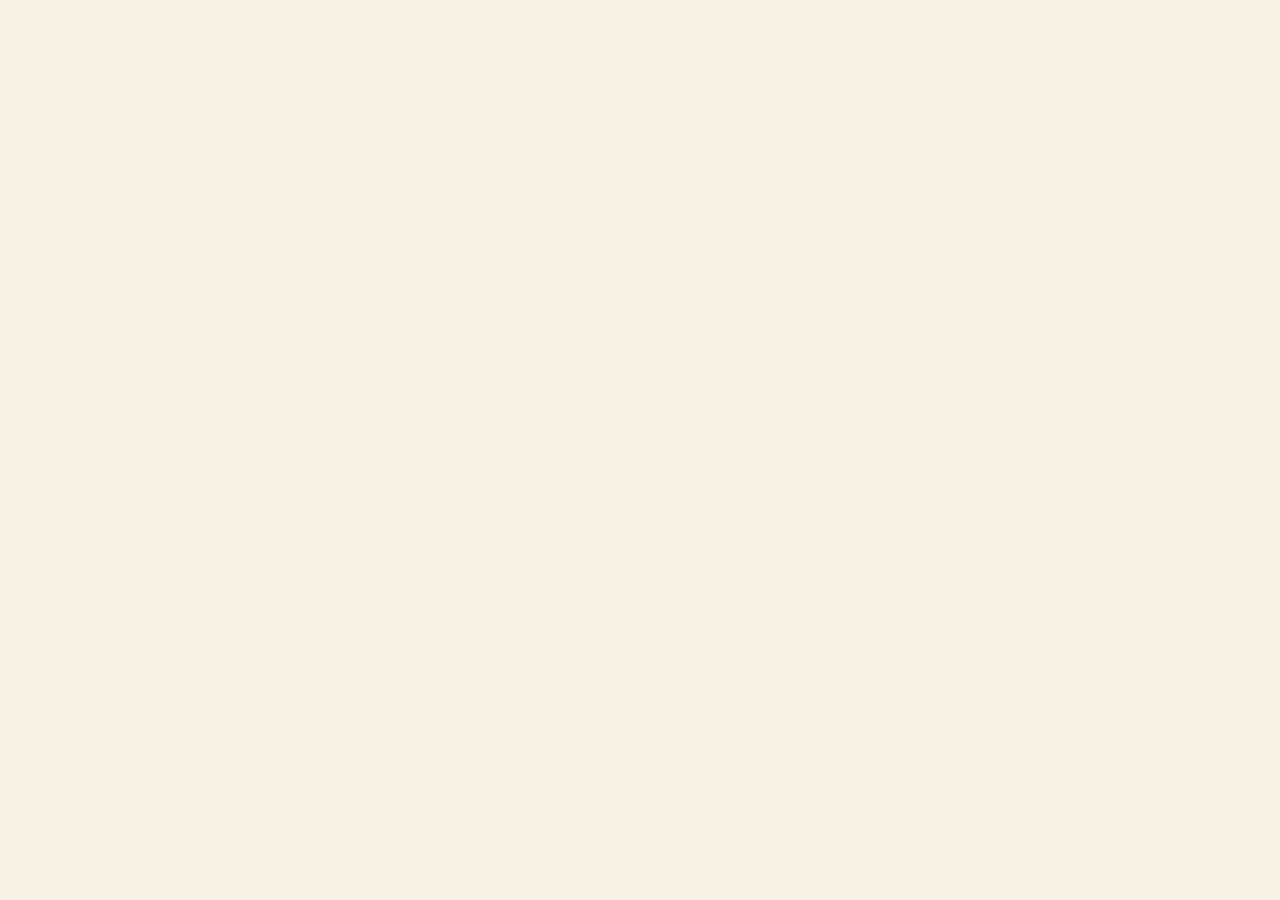
==== detalle.html @ c45a202a "Add files via upload" ====
<!DOCTYPE html>
<html lang="es">
<head>
  <meta charset="UTF-8">
  <meta name="viewport" content="width=device-width, initial-scale=1.0">
<title>FrikiCaja - Operativo Clasificado</title>
 <link rel="icon" href="images/favicon.png" type="image">
<link rel="preconnect" href="https://fonts.googleapis.com">
<link rel="preconnect" href="https://fonts.gstatic.com" crossorigin>
  <link href="https://fonts.googleapis.com/css2?family=Space+Mono:wght@400;700&family=Syne:wght@400&family=Syne+Mono:wght@400&display=swap"
      rel="stylesheet"/>
<link href="https://cdn.jsdelivr.net/npm/bootstrap@5.3.7/dist/css/bootstrap.min.css" rel="stylesheet" integrity="sha384-LN+7fdVzj6u52u30Kp6M/trliBMCMKTyK833zpbD+pXdCLuTusPj697FH4R/5mcr" crossorigin="anonymous">
<link rel="stylesheet" href="https://cdn.jsdelivr.net/npm/bootstrap-icons@1.11.3/font/bootstrap-icons.css">
<link href="https://fonts.googleapis.com/css2?family=Space+Mono:wght@400;700&family=Syne+Mono&family=Syne:wght@400;600&display=swap" rel="stylesheet">
  <link rel="stylesheet" href="global.css">
  <script src="scripts.js" defer></script>
  <link rel="stylesheet" href="styles.css" />
</head>

</html>
---- global.css ----
:root {
  --color-primary: #cc2200;
  --color-background: #f7f2e4;
  --color-dark-bg: #260600;
  --color-text-light: #f7f2e4;
  --color-text-dark: #000000;
  --color-text-muted: rgba(0, 0, 0, 0.5);
  --font-body: 'Syne', sans-serif;
  --font-heading: 'Space Mono', monospace;
  --font-mono: 'Syne Mono', monospace;
}

* {
  box-sizing: border-box;
  margin: 0;
  padding: 0;
}

html {
  scroll-behavior: smooth;
}

html, body {
  background-color: var(--color-background);
  font-family: var(--font-body);
  color: var(--color-text-dark);
  overflow-x: hidden;
}

.page-wrapper {
  max-width: 1920px;
  margin: 0 auto;
  position: relative;
}

.container {
  width: 100%;
  padding-left: 80px;
  padding-right: 80px;
}

.btn {
  display: inline-block;
  background-color: var(--color-primary);
  color: var(--color-text-light) !important;
  font-family: var(--font-mono);
  font-size: 20px;
  border-radius: 0%;
  padding: 16px 24px;
  text-decoration: none;
  border: none;
  cursor: pointer;
  text-align: center;
  transition: background-color 0.3s ease;
  min-height: 44px; /* Touch-friendly minimum */
}

.btn:hover {
  background-color: #e64a2d;
}

.section-title-wrapper {
  width: 100%;
  text-align: center;
  margin-bottom: 40px;
}

.section-title {
  font-family: var(--font-heading);
  font-weight: 700;
  font-size: clamp(28px, 5vw, 48px); /* Fluid typography */
  line-height: 1.1;
  margin-bottom: 20px;
  text-align: center;
  display: inline-block;
}

.section-title .text-accent {
  color: var(--color-primary);
}

.section-title-wrapper {
  position: relative;
  display: inline-block;
  margin-bottom: 40px;
  text-align: center;
}

.title-underline {
  position: absolute;
  bottom: -5px;
  left: 49%;
  transform: translateX(-50%);
  height: 20px;
  max-width: 100%;
}

.text-center {
  text-align: center;
}

.dark-section {

  color: var(--color-text-light);
}


.past-missions-section {

  color: var(--color-text-light);

}

.dark-section .section-title {
  color: var(--color-text-light);
}

/* Enhanced responsive breakpoints */
@media (max-width: 1400px) {
  .container {
    padding-left: 60px;
    padding-right: 60px;
  }
}

@media (max-width: 1200px) {
  .container {
    padding-left: 40px;
    padding-right: 40px;
  }
}

@media (max-width: 992px) {
  .container {
    padding-left: 30px;
    padding-right: 30px;
  }
  
  .btn {
    font-size: 18px;
    padding: 14px 20px;
  }
}

@media (max-width: 768px) {
  .container {
    padding-left: 20px;
    padding-right: 20px;
  }
  
  .section-title {
    font-size: clamp(24px, 6vw, 36px);
    margin-bottom: 15px;
  }
  
  .section-title-wrapper {
    margin-bottom: 30px;
  }
  
  .btn {
    font-size: 16px;
    padding: 12px 18px;
    width: 100%;
    max-width: 280px;
  }
}

@media (max-width: 480px) {
  .container {
    padding-left: 15px;
    padding-right: 15px;
  }

}

@media (max-width: 320px) {
  .container {
    padding-left: 10px;
    padding-right: 10px;
  }
}
---- styles.css ----
.site-header {
  position: absolute;
  top: 0;
  left: 50%;
  transform: translateX(-50%);
  width: 100%;
  max-width: 100%;
  z-index: 100;
  background-color: var(--color-background);
  padding-top: 10px;
  padding-bottom: 10px;
}
.header-container {
  display: flex;
  justify-content: space-between;
  align-items: center;
}
.logo img {
  height: 60px;
  width: auto;
  display: block;
}

@media (min-width: 992px) {
  .mobile-nav-toggle {
    display: none;
  }
}

.hamburger-icon {
  width: 24px;
  height: 20px;
  position: relative;
  display: flex;
  flex-direction: column;
  justify-content: space-between;
}

.hamburger-icon span {
  display: block;
  width: 100%;
  height: 2px;
  background-color: var(--color-primary);
  transition: all 0.3s ease-in-out;
}

@media (max-width: 991.98px) {
  .mobile-nav-toggle {
    display: flex;
    align-items: center;
    justify-content: center;
  }

  .nav-menu-wrapper {
    position: fixed;
    top: 0;
    right: -100%;
    width: 100%;
    height: 100%;
    background-color: var(--color-background);
    transition: right 0.3s ease-in-out;
    z-index: 1000;
    padding-top: 80px;
    display: flex;
    justify-content: center;
    align-items: center;
  }

  .nav-menu-wrapper.active {
    right: 0;
  }

  .nav-items-wrapper {
    width: 100%;
    text-align: center;
  }

  .nav-menu-wrapper .nav-items {
    display: flex;
    flex-direction: column;
    align-items: center;
    gap: 20px;
  }

  .nav-item {
    font-size: 24px;
  }

  .btn-subscribe {
    margin-top: 20px;
  }
}

.nav-menu {
  display: flex;
  align-items: center;
  gap: 8px;
}

.nav-items {
  display: flex;
  align-items: center;
  gap: 8px;
}

.nav-item {
  color: #000;
  font-family: "Syne Mono", monospace;
  font-size: 20px;
  font-weight: 400;
  line-height: 28px;
  text-decoration: none;
  padding: 6px 16px;
  transition: color 0.3s ease;
}
.nav-items a {
  font-family: var(--font-mono);
  font-size: 20px;
  color: var(--color-text-dark);
  text-decoration: none;
  padding: 6px 16px;
  transition: color 0.3s ease;
}
.nav-items a:hover {
  color: var(--color-primary);
}
.btn-subscribe {
  min-width: 158px;
  border-radius: 0%;
}

.btn {
border-radius: 0%;
}

@media (max-width: 991.98px) {
  .nav-items {
    display: none;
  }
}
@media (max-width: 480px) {
    .btn-subscribe {
        display: none;
        border-radius: 0%;
    }
}

/* CSS for section section:hero */
.hero-section {
  background-image: url('images/994e143a944907ed18b2a8beb73d1809c0c92a0c.png');
  background-color: #f7f2e4;
  background-size: cover;
  background-position: center;
  min-height: 740px;
  width: 100vw;
margin-left: calc(50% - 50vw);
  display: flex;
  align-items: center;
  padding-top: 120px; /* Space for header */
  padding-bottom: 40px;
  color: var(--color-text-light);
}
.hero-text {
  max-width: 765px;
}
.hero-title {
  font-family: var(--font-heading);
  font-weight: 700;
  font-size: 48px;
  line-height: 1.2;
  margin-bottom: 40px;
}
.hero-subtitle {
  font-family: var(--font-body);
  font-size: 24px;
  line-height: 1.4;
  margin-bottom: 40px;
  padding-left: 20px;
  position: relative;
}
.hero-subtitle::before {
  content: '';
  position: absolute;
  left: 0;
  top: 5px;
  width: 5px;
  height: 84px;
  background-color: var(--color-primary);
}
.hero-subtitle .underline {
  text-decoration: underline;
  text-decoration-color: #CC2200;
}

@media (max-width: 768px) {
  .hero-section {
    min-height: auto;
    text-align: center;
    padding-top: 150px;
    padding-bottom: 50px;
  }
  .hero-text {
    margin: 0 auto;
  }
  .hero-title {
    font-size: 32px;
  }
  .hero-subtitle {
    font-size: 18px;
    padding-left: 0;
  }
  .hero-subtitle::before {
    display: none;
  }
}
  .features-grid {
    display: grid;
    grid-template-columns: repeat(3, 1fr);
    gap: 60px;
    margin-top: 80px;
  }
  .feature-item {
    text-align: left;
  }
  .feature-item .feature-number {
    height: 98px;
    object-fit: contain;
    object-position: left;
    margin-bottom: 15px;
  }
  .feature-item h3 {
    font-family: "Syne Mono", monospace;
    font-weight: 400;
    font-size: 26px;
    line-height: 36px;
    margin: 0;
  }
  .feature-item .feature-underline {
    margin-top: 15px;
    margin-bottom: 20px;
    height: 35px;
    object-fit: contain;
    object-position: left;
  }
  .feature-item p {
    font-family: var(--font-body);
    font-size: 24px;
    line-height: 34px;
    margin: 0;
    max-width: 430px;
  }

@media (max-width: 992px) {
  .features-grid {
    grid-template-columns: repeat(2, 1fr);
  }
}

@media (max-width: 768px) {
  .features-grid {
    grid-template-columns: 1fr;
    gap: 40px;
  }
}

/* CSS for section section:mission */
.mission-section {
  padding: 200px 0;

}

.image-container {
  position: relative;
  width: 300px; /* Ajuste a largura conforme necessário */
  height: 130px; /* Ajuste a altura conforme necessário */
}

.image {
  position: absolute;
  top: 0;
  left: 0;
  width: 100%;
  height: 100%;
  z-index: 1;
  opacity: 0;
  transition: opacity 0.5s ease-in-out; 
}
.image:hover {
  opacity: 1;
}

.text {
  position: absolute;
  top: 50%;
  left: 50%;
  transform: translate(-50%, -50%);
  color: #F7F2E4;
  z-index: 2;
  text-align: center;
  opacity: 0;
  transition: opacity 0.5s ease-in-out; 
}
.text:hover {
  opacity: 1 !important;
}

.fixed-visible {
  opacity: 1 !important;
}



.mission-subtitle {
  font-family: var(--font-body);
  font-size: 36px;
  line-height: 1.5;
  max-width: 980px;
  margin: 0 auto 80px;
}
.steps-grid {
  display: grid;
  grid-template-columns: repeat(auto-fit, minmax(300px, 1fr));
  gap: 40px;
  align-items: start;
}
.step-card {
  display: flex;
  flex-direction: column;
  align-items: flex-start;
  text-align: left;
}
.step-image {
  width: 100%;
  max-width: 346px;
  height: auto;
  margin-bottom: 40px;
}
.step-title {
  font-family: var(--font-mono);
  font-size: 36px;
  line-height: 1.1;
  margin-bottom: 15px;
  font-weight: 400;
}
.step-underline {
  margin-bottom: 30px;
  height: 35px;
}
.step-description {
  font-family: var(--font-body);
  font-size: 24px;
  line-height: 1.4;
  color: var(--color-text-dark);
}
@media (max-width: 768px) {
    .mission-section {
        padding: 80px 0;
    }
}
@media (max-width: 992px) {
  .step-card {
    align-items: center;
    text-align: center;
  }
}
@media (max-width: 768px) {
    .mission-subtitle {
        font-size: 24px;
    }
    .step-title {
        font-size: 28px;
    }
    .step-description {
        font-size: 18px;
    }
}


.about-section {
  padding: 100px 0;
}

.access-block {
  display: grid;
  grid-template-columns: minmax(auto, 441px) 1fr;
  gap: 100px;
  align-items: center;
  margin-bottom: 150px;
}
.access-title-wrapper, .about-title-wrapper {
  position: relative;
}
.title-underline-left {
  position: absolute;
  bottom: -5px;
  left: 36%;
  transform: translateX(-50%);
  height: 20px;
  max-width: 100%;
}

.title-underline-p {
  position: absolute;
  bottom: -5px;
  left: 49.3%;
  transform: translateX(-50%);
  height: 20px;
  max-width: 100%;
}

.title-underline-left-outro {
  position: absolute;
  bottom: -5px;
  left: 47%;
  transform: translateX(-50%);
  height: 20px;
  max-width: 100%;
}

.access-text {
  font-family: var(--font-body);
  font-size: 26px;
  padding-top: 10px;
  line-height: 1.27;
  max-width: 940px;

}
.access-text .underline, .about-us-text .underline {
  text-decoration: underline;
  text-decoration-color: #CC2200;

}
.about-us-block {
  display: grid;
  grid-template-columns: 1fr 1fr; /* duas colunas iguais */
  gap: 100px;
  align-items: center;
}

.about-us-text p {
  font-family: var(--font-body);
  font-size: 26px;
  line-height: 1.27;
  max-width: 674px;
}

.about-us-image {
  position: relative; /* permite superponer las imágenes */
  display: inline-block; /* o block, depende de tu layout */
  width: 100%; /* o podés darle un ancho máximo si querés */
}

.about-us-image .img-normal {
  display: block; /* elimina espacios debajo de img */
  width: 100%; /* ocupa todo el ancho del contenedor */
  height: auto; /* mantiene la proporción */
  transition: opacity 0.3s ease; /* para que el cambio sea suave */
  transition-duration: 2s ease-in-out;
  transition: transform 2s ease;
}

.about-us-image .img-hover {
  position: absolute;
  top: 0;
  left: 0;
  opacity: 0; /* oculta la imagen de hover al inicio */
  transition: opacity 0.3s ease; /* para que el cambio sea suave */
  transition: transform 2s ease;
  color:#CC2200;
}

.about-us-image:hover .img-hover {
  opacity: 1; /* aparece la imagen de hover */
  transition: opacity 0,3 ease;
  
}

.about-us-image:hover .img-normal {
  opacity: 0; /* oculta la imagen normal */
}

@media (max-width: 992px) {
  .access-block, .about-us-block {
    grid-template-columns: 1fr;
    gap: 60px;
    text-align: center;
  }

  .access-block {
    margin-bottom: 80px;
  }

  .about-us-block {
    gap: 40px;
  }

  .access-title-wrapper, .about-title-wrapper {
    display: inline-block;
  }

  .about-us-image {
    justify-self: center;
    order: -1;
  }

  .about-section {
    padding: 80px 0;
  }
}

@media (max-width: 768px) {
  .access-text, .about-us-text p {
    font-size: 20px;
  }
}

@media (max-width: 768px) {
  .past-missions-section {
    padding: 100px;
  }
}

@media (max-width: 768px) {
    .access-text, .about-us-text p {
        font-size: 20px;
    }
}



.classified-stamp {
  display: block;
  margin: 0;           /* centraliza horizontalmente */
  position: relative;
  top: 50px;               /* sobe ele pra ficar entre as duas sessões */
  width: 600px;             /* ajusta tamanho conforme quiser */
  height: auto;
  z-index: 2;               /* garante que fique acima do conteúdo normal */
}


.missions-grid {
  display: grid;
  grid-template-columns: repeat(auto-fit, minmax(400px, 1fr));
  gap: 20px;
  margin-bottom: 60px;
}
.missions-grid img {
  width: 100%;
  height: auto;

}

.miss{
    transition: opacity 0.3s ease; /* para que el cambio sea suave */
  transition-duration: 2s ease-in-out;
  transition: transform 2s ease;
}

.miss:hover{
  transform: scale(1.05);
}

@media (max-width: 1200px) {
  .classified-stamp {
    width: 100%;
    top: -40px;
    margin: 0px;
  }
}

@media (max-width: 992px) {
  .classified-stamp {
    margin: 0px;
    top: 50px;
  }
}

  .missions-subtitle {
    font-size: 24px;
  }


.pricing-section {
margin-top: 60px;
padding-top: 50px;
}

.pricing-section,
.past-missions-section {
  padding: 60px 0;   /* altura suficiente pro conteúdo */
}


.pricing-subtitle,
.missions-subtitle {
  font-family: var(--font-body);
  font-size: 26px;
  line-height: 1.5;
  max-width: 1280px;
  margin: 0 auto 80px;
}

@media (max-width: 768px) {
  .pricing-subtitle,
  .missions-subtitle {
    padding: 0 16px;   /* espaçamento horizontal no mobile */
    font-size: 24px;
    margin: 0 auto 40px;
  }
}

.pricing-grid {
  display: flex;
  justify-content: center;
  align-items: flex-end;
  flex-wrap: wrap;
  gap: 20px;
}
.pricing-card {
  background-image: url('images/f96977d5a434076cfb750f341e8e7a7a61438c35.png');
  background-size: 100% 100%;
  background-repeat: no-repeat;
  padding: 40px 20px 20px;
  width: 100%;
  max-width: 419px;
  display: flex;
  flex-direction: column;
  align-items: center;
  color: var(--color-text-dark);
  transition: opacity 0.3s ease; /* para que el cambio sea suave */
  transition-duration: 2s ease-in-out;
  transition: transform 2s ease;
}

.pricing-card:hover{
  transform: scale(1.05);
}

.pricing-card.featured {
  background-image: url('images/8b25c764064a4cc3c59eee1af7307f5f7de9529e.png');
  max-width: 504px;
  padding-bottom: 40px;
  margin-left: -50px;
  justify-content: center;
}
.pricing-box-img {
  height: 220px;
  width: auto;
  margin-bottom: 30px;
}
.pricing-card.featured .pricing-box-img {
  height: 256px;
  padding-left: 50px;
  padding-top: 50px;
}
.pricing-card.featured .pricing-title{
  text-align: center;
  padding-left: 30px;
}

.pricing-card.featured .pricing-desc{
  text-align: center;
  padding-left: 50px;
}


.pricing-card.featured .features-list{
    padding-left: 80px;
}

.pricing-img-wrapper {
  position: relative;            
  display: inline-block;         
}

.popular-badge {
  position: absolute;
  top: -60px;                    
  left: -100px;                  
  width: 200px;                   
  height: auto;
  z-index: 2;                   
}

.pricing-box-img {
  width: 100%;
  max-width: 317px;
  height: auto;
  margin-top: 30px;
  margin-bottom: 20px;
  display: block;
}


.pricing-title {
  font-family: var(--font-mono);
  font-size: 24px;
  font-weight: 400;
  margin-bottom: 10px;
}

.pricing-desc {
  font-family: var(--font-heading);
  font-size: 20px;
  color: var(--color-text-muted);
  min-height: 60px;
  margin-bottom: 30px;
}
.pricing-includes {
  font-family: var(--font-heading);
  font-weight: 700;
  font-size: 20px;
  color: var(--color-primary);
  padding: 15px 0;
  border-top: 1px solid var(--color-text-dark);
  border-bottom: 1px solid var(--color-text-dark);
  width: 100%;
  margin-bottom: 20px;
}
.pricing-secrets {
  font-family: var(--font-heading);
  font-weight: 700;
  font-size: 20px;
  color: var(--color-primary);
  padding: 15px 0;
  border-top: 1px solid var(--color-text-dark);
  border-bottom: 1px solid var(--color-text-dark);
  width: 100%;
  margin-bottom: 20px;
  min-height: 90px;
  display: flex;
  align-items: center;
  justify-content: center;
}
.features-list {
  list-style: none;
  text-align: center;
  width: 100%;
  padding-left: 20px;
  margin-bottom: auto;
  font-family: var(--font-heading);
  font-size: 16px;
}
.features-list li {
  line-height: 46px;
  display: flex;
  align-items: center;
  gap: 10px;
}
.features-list li img {
  width: 15px;
  height: 15px;
}
.pricing-price-img {
  width: 100%;
  max-width: 317px;
  height: auto;
  margin-top: 30px;
  margin-bottom: 20px;
}
@media (max-width: 1400px) {
    .pricing-grid {
        align-items: stretch;
        justify-content: center;
    }
    .pricing-card.featured {
        margin-bottom: 0;
        margin-left: 0;
    }
}
@media (max-width: 1200px) {
    .pricing-card.featured {
        margin-left: 0;
    }
    .pricing-grid {
        gap: 40px;
    }
}
@media (max-width: 540px) {
    .pricing-card, .pricing-card.featured {
        max-width: 100%;
    }
    .pricing-card.featured {
        padding-bottom: 20px;
    }
    .popular-badge {
        width: 120px;
        top: -40px;
        left: -40px;
    }
}
@media (max-width: 768px) {
  .pricing-subtitle,
  .missions-subtitle {
    margin: 0 auto 40px;   /* ou o valor que tu quiser no mobile */
    font-size: 20px;       /* se quiser ajustar fonte no mobile */
  }
}



.testimonials-section {
  padding: 120px 0;
}
.testimonials-subtitle {
  font-family: var(--font-body);
  font-size: 36px;
  line-height: 1.5;
  max-width: 1183px;
  margin: 0 auto 80px;
}
.testimonials-grid {
  display: grid;
  grid-template-columns: repeat(auto-fit, minmax(280px, 1fr));
  gap: 10px;
}
.testimonials-grid img {
  width: 100%;
  height: auto;

}
@media (max-width: 768px) {
    .testimonials-subtitle {
        font-size: 24px;
    }
}


.gallery-section {
  padding: 120px 0 0;
  position: relative;
}
.gallery-subtitle {
  font-family: var(--font-body);
  font-size: 36px;
  line-height: 1.5;
  max-width: 1183px;
  margin: 0 auto 80px;
}
.gallery-grid {
  display: grid;
  grid-template-columns: repeat(3, 1fr);
  gap: 10px;

}
.gallery-grid img {
  width: 100%;
  height: auto;
  display: block;
}
.gallery-btn {
  position: relative;
  border-radius: 0%;
  z-index: 2;
  margin-top: 100px; /* Overlap button on grid */
}
.gallery-fade {
  position: absolute;
  bottom: 100px;
  left: 0;
  width: 100%;
  height: 386px;
  background: linear-gradient(180deg, rgba(247, 242, 228, 0) 0%, var(--color-background) 79.81%);
  pointer-events: none;
}
@media (max-width: 768px) {
    .gallery-subtitle {
        font-size: 24px;
    }
    .gallery-grid {
    grid-template-columns: 1fr;
    margin-left: auto;
    margin-right: auto;
    max-width: 90%;  /* ou outro valor */
    }
}


.brands-section {
  margin-top: 100px;
  width: 100vw;       /* força ocupar toda a largura da viewport */
  margin-left: calc(50% - 50vw); /* empurra pra esquerda pra sair do container pai */
  padding: 80px 0;
  overflow: hidden;
 /* se quiser garantir fundo branco ou outra cor */
}

.brands-scroller {
  overflow-x: auto;
  overflow: hidden;
  -ms-overflow-style: none; /* IE and Edge */
  scrollbar-width: none; /* Firefox */
}
.brands-scroller::-webkit-scrollbar {
  display: none; /* Chrome, Safari, Opera */
}
.brands-list {
  display: flex;
  justify-content: space-between;
  align-items: center;
  gap: 60px;
  animation: scroll-left 30s linear infinite;
  min-width: max-content;
}
@keyframes scroll-left {
  0% {
    transform: translateX(0);
  }
  100% {
    transform: translateX(-50%);
  }
}
.brands-list img {
  height: 100px;
  width: auto;
  object-fit: contain;
  flex-shrink: 0;
}

.brands-mask {
  position: relative;
  overflow: hidden;
}


.brands-mask::before {
  content: "";
  position: absolute;
  top: 0;
  left: 0;
  width: 100%;
  height: 100%;
  pointer-events: none; 
  mask-image: linear-gradient(to right, transparent, black 10%, black 90%, transparent);
  -webkit-mask-image: linear-gradient(to right, transparent, black 10%, black 90%, transparent);
}

.dark-wrapper {
  background-image: url("images/fondo.png");
  background-repeat: no-repeat;
  background-size: 110% 100%; /* ocupa sempre toda a largura */
  background-position: center top;

  background-attachment: scroll;
  color: var(--color-text-light);
  padding-top: 10px;
  padding-bottom: 40px;
  width: 100vw;
}

@media (max-width: 992px) {
  .dark-wrapper {
    background-size: cover;  /* no tablet/mobile mantém proporção */
  }
}



.faq-contact-section {
  padding: 120px 0;
}
.faq-grid {
  display: grid;
  grid-template-columns: 1fr 1fr;
  gap: 20px 40px;
  margin-bottom: 100px;
}
.faq-item {
  border-top: 1px solid var(--color-dark-bg);
  border-bottom: 1px solid var(--color-dark-bg);
  padding: 20px 0;
}
.faq-item summary {
  font-family: var(--font-heading);
  font-weight: 700;
  font-size: 21px;
  color: var(--color-primary);
  cursor: pointer;
  list-style: none;
  display: flex;
  justify-content: space-between;
  align-items: center;
}
.faq-item summary::-webkit-details-marker {
  display: none;
}
.faq-item summary img {
  width: 20px;
  height: 15px;
  transition: transform 0.3s ease;
}
.faq-item[open] summary img {
  transform: rotate(180deg);
}
.faq-item p {
  font-family: var(--font-body);
  font-size: 21px;
  line-height: 1.4;
  margin-top: 20px;
  max-width: 90%;
}
.contact-form {
  display: grid;
  grid-template-columns: repeat(3, 1fr);
  grid-template-areas:
    "name code message"
    "email email message"
    ". submit .";
  gap: 24px 20px;
}
.form-group-name { grid-area: name; }
.form-group-code { grid-area: code; }
.form-group-email { grid-area: email; }
.form-group-message { grid-area: message; }
.form-group-submit { grid-area: submit; text-align: center; }

.form-group label {
  display: block;
  font-family: var(--font-heading);
  font-weight: 700;
  font-size: 24px;
  color: var(--color-primary);
  margin-bottom: 10px;
}
.form-group input, .form-group textarea {
  width: 100%;
  background-color: #f3eddb;
  border: none;
  padding: 24px;
  font-family: var(--font-body);
  font-size: 24px;
  color: var(--color-text-muted);
}
.form-group textarea {
  resize: vertical;
  min-height: 244px;
}

@media (max-width: 992px) {
  .faq-grid {
    grid-template-columns: 1fr;
  }
  .contact-form {
    grid-template-columns: 1fr;
    grid-template-areas:
      "name"
      "code"
      "email"
      "message"
      "submit";
  }
}

.dark-wrapper-footer {
  background-image: url("images/footer.png");
  background-repeat: no-repeat;
  background-size: 110%; /* ocupa sempre toda a largura */
  background-position: center top;

  background-attachment: scroll;
  color: var(--color-text-light);
  padding-top: 10px;
  padding-bottom: 10px;
  width: 100vw;
}

@media (max-width: 992px) {
  .dark-wrapper-footer {
    background-size: cover;
    background-position: center center;
  }
}
.site-footer {
  padding: 100px 0;
}

.site-footer .container {
  max-width: calc(100% - 400px); /* 200px de cada lado */
  margin-left: auto;
  margin-right: auto;
}

.footer-grid {
  display: grid;
  grid-template-columns: 1.5fr 1.5fr 1fr 1.2fr;
  gap: 40px;
}
.footer-logo {
  position: relative;
  width: 271px;
  height: 170px;
  margin-bottom: 20px;
}
.footer-logo img {
  position: absolute;
}
.logo-part-1 { top: 0; left: 2px; }
.logo-part-2 { top: 80px; left: 0; }
.footer-contact-title {
  font-family: var(--font-heading);
  font-weight: 700;
  font-size: 24px;
  color: var(--color-primary);
  margin-top: 50px;
  margin-bottom: 5px;
}
.footer-email {
  font-family: var(--font-heading);
  font-size: 20px;
  color: var(--color-text-light);
  text-decoration: none;
  display: block;
  margin-bottom: 20px;
}
.social-links {
  display: flex;
  gap: 20px;
  
}
.social-links img {
  height: 60px;
  width: auto;
}
.office-location {
  margin-bottom: 40px;
}
.office-title {
  font-family: var(--font-heading);
  font-weight: 700;
  font-size: 20px;
  color: var(--color-primary);
  margin-bottom: 10px;
}
.office-address {
  font-family: var(--font-heading);
  font-size: 20px;
  color: var(--color-text-light);
}
.footer-links-title {
  font-family: var(--font-body);
  font-weight: 600;
  font-size: 24px;
  color: var(--color-text-light);
  margin-bottom: 20px;
  position: relative;
  padding-left: 15px;
}
.footer-links-title::before {
  content: '';
  position: absolute;
  left: 0;
  top: 50%;
  transform: translateY(-50%);
  width: 5px;
  height: 16px;
  background-color: var(--color-text-light);
}
.footer-links {
  list-style: none;
  padding-left: 0;
  position: relative;
}
.footer-col-3 .footer-links::before, .footer-col-4 .footer-links::before {
  content: '*\A*\A*\A*\A*\A*';
  white-space: pre;
  position: absolute;
  left: -25px;
  top: 10px;
  font-family: var(--font-mono);
  font-size: 48px;
  line-height: 54px;
  color: var(--color-primary);
}
.footer-links li a {
  font-family: var(--font-heading);
  font-size: 20px;
  color: var(--color-text-light);
  text-decoration: none;
  line-height: 2.7;
  padding-left: 15px;
}
.footer-links li a:hover {
  text-decoration: underline;
  color:#CC2200;
}



@media (max-width: 768px) {
  .site-footer .container {
    max-width: 100%;
  }

  .footer-grid {
    grid-template-columns: 1fr;    /* vira uma coluna só */
    text-align: center;            /* centraliza o conteúdo */
  }

  /* Centraliza logo e ícones */
  .footer-logo{
    margin-left: auto;
    margin-right: auto;
  }
    .social-links {
       align-items: center;
     justify-content: center;
    }

  /* Títulos das listas centralizados e com espaçamento extra entre blocos */
  .footer-links-title {
    padding-left: 0;
    margin-top: 30px;
  }

  /* Lista de links centralizada */
  .footer-links {
    padding-left: 0;
    margin: 0 auto;
    display: inline-block;  /* faz a lista ficar centralizada */
    text-align: center;      /* links ficam alinhados à esquerda dentro da coluna */
  }

  /* Remove os “*” e traços extras que só servem pro desktop */
  .footer-links-title::before,
  .footer-col-3 .footer-links::before,
  .footer-col-4 .footer-links::before {
    display: none;
  }

  /* Ajusta espaçamento e tamanho dos links no mobile */
  .footer-links li a {
    line-height: 2.2;
    font-size: 18px;
  }
}

@media (max-width: 992px) {
  .feature-item {
    text-align: center;
    align-items: center;
    justify-content: center;
  }
}

@media (max-width: 992px) {
  .title-underline,
  .title-underline-left,
  .title-underline-left-outro,
  .title-underline-p {
    display: none !important;
  }
}
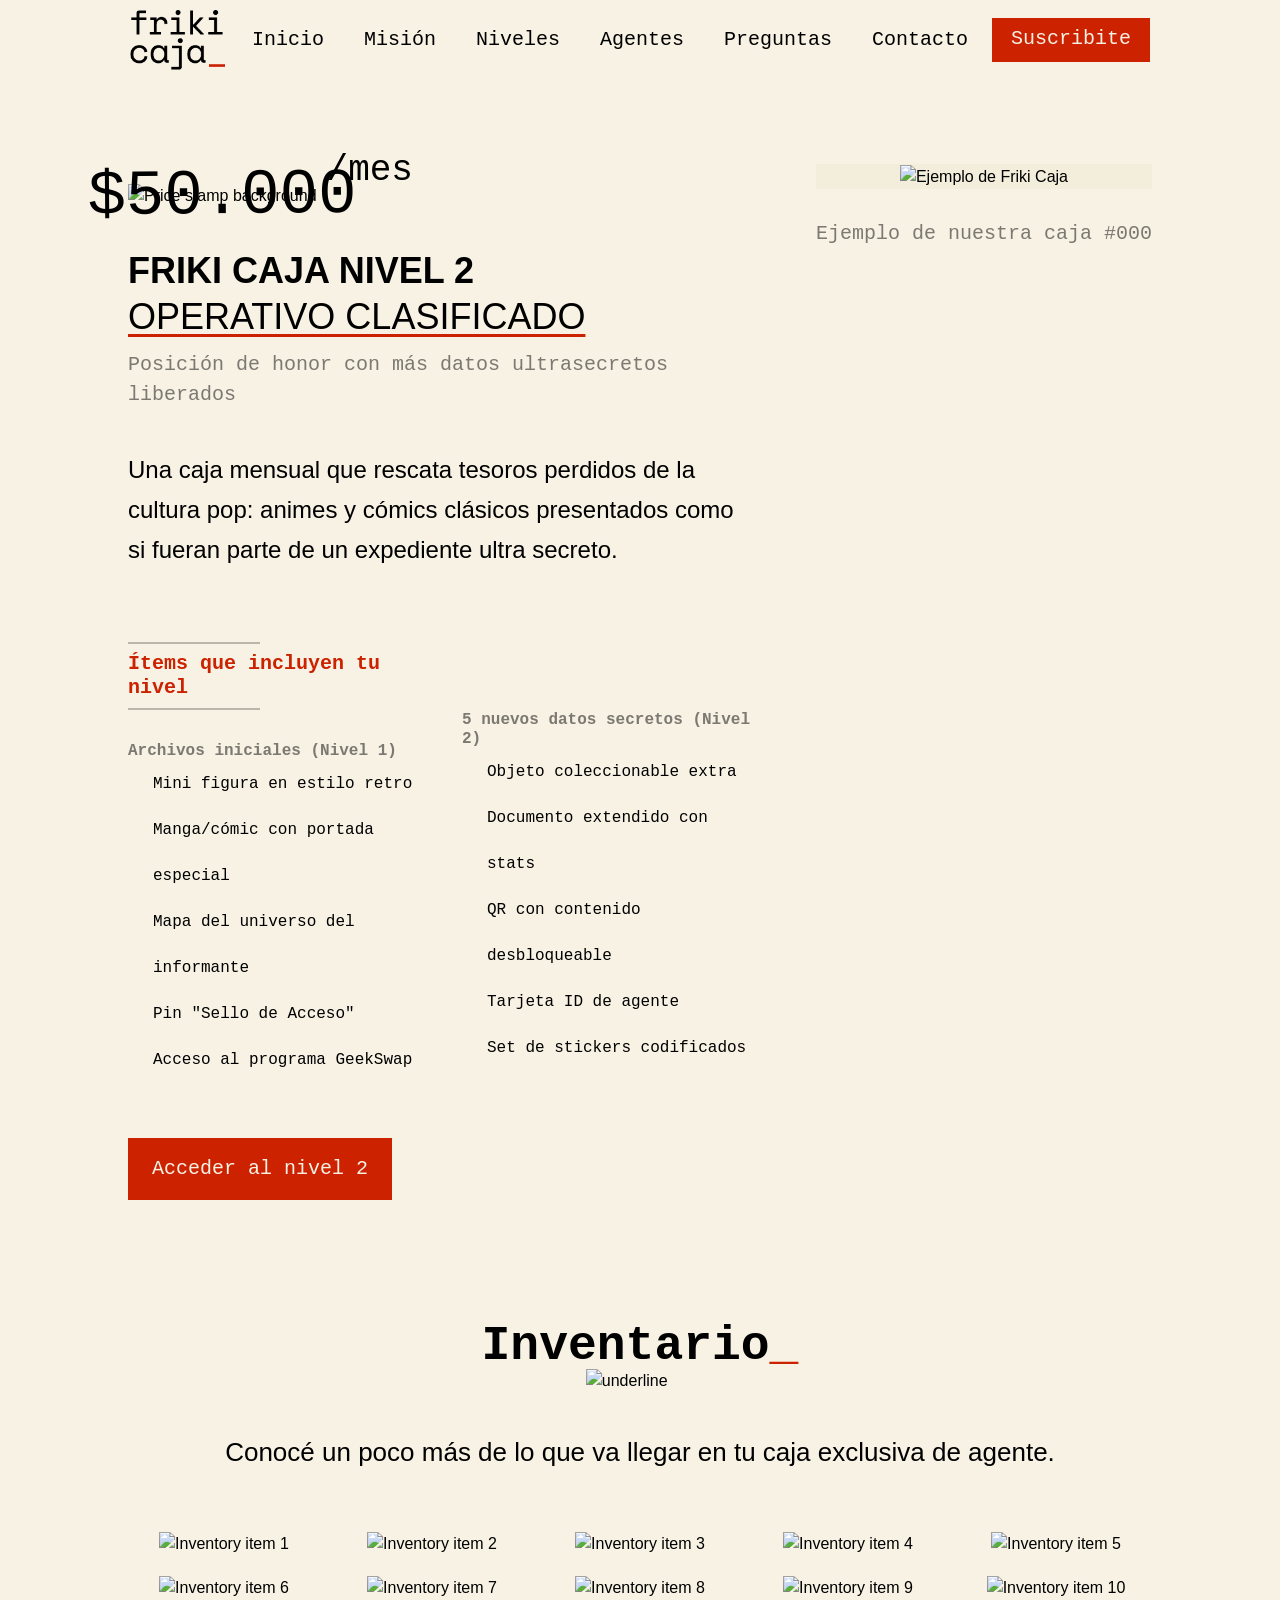
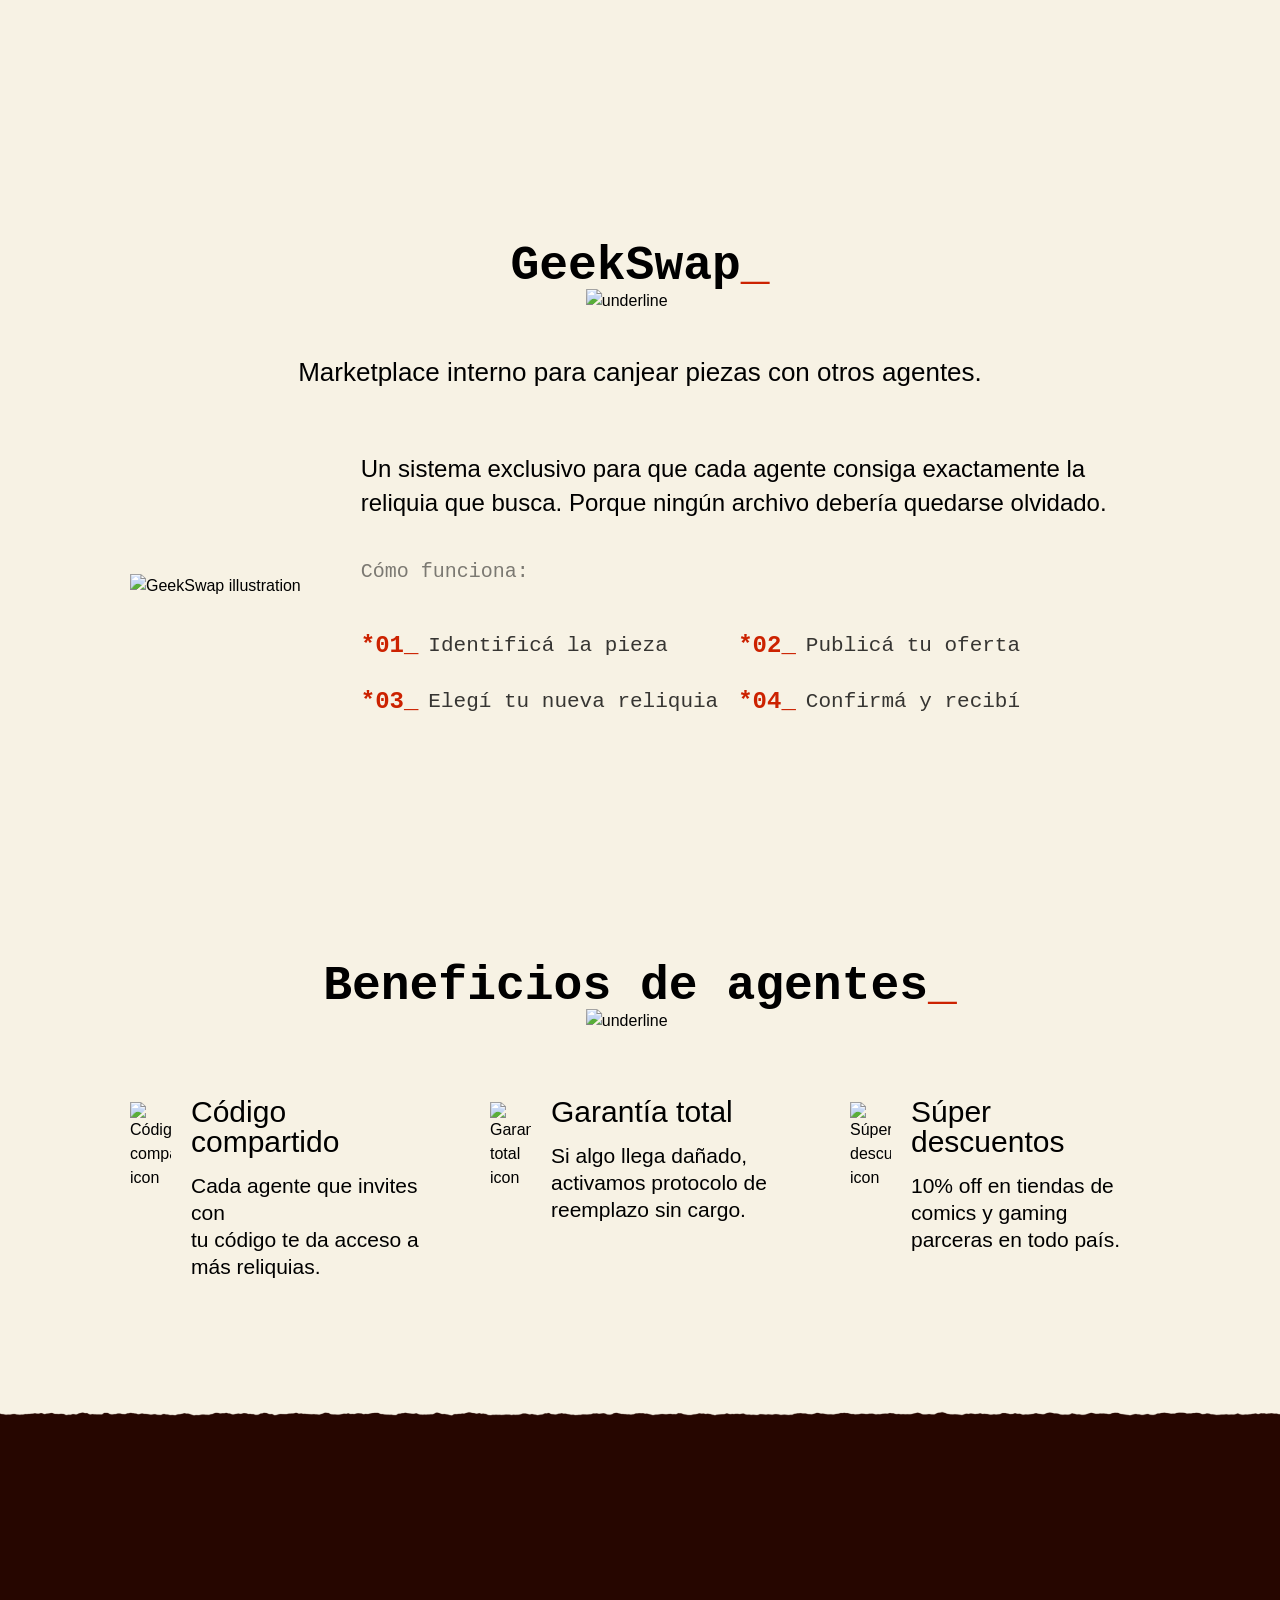
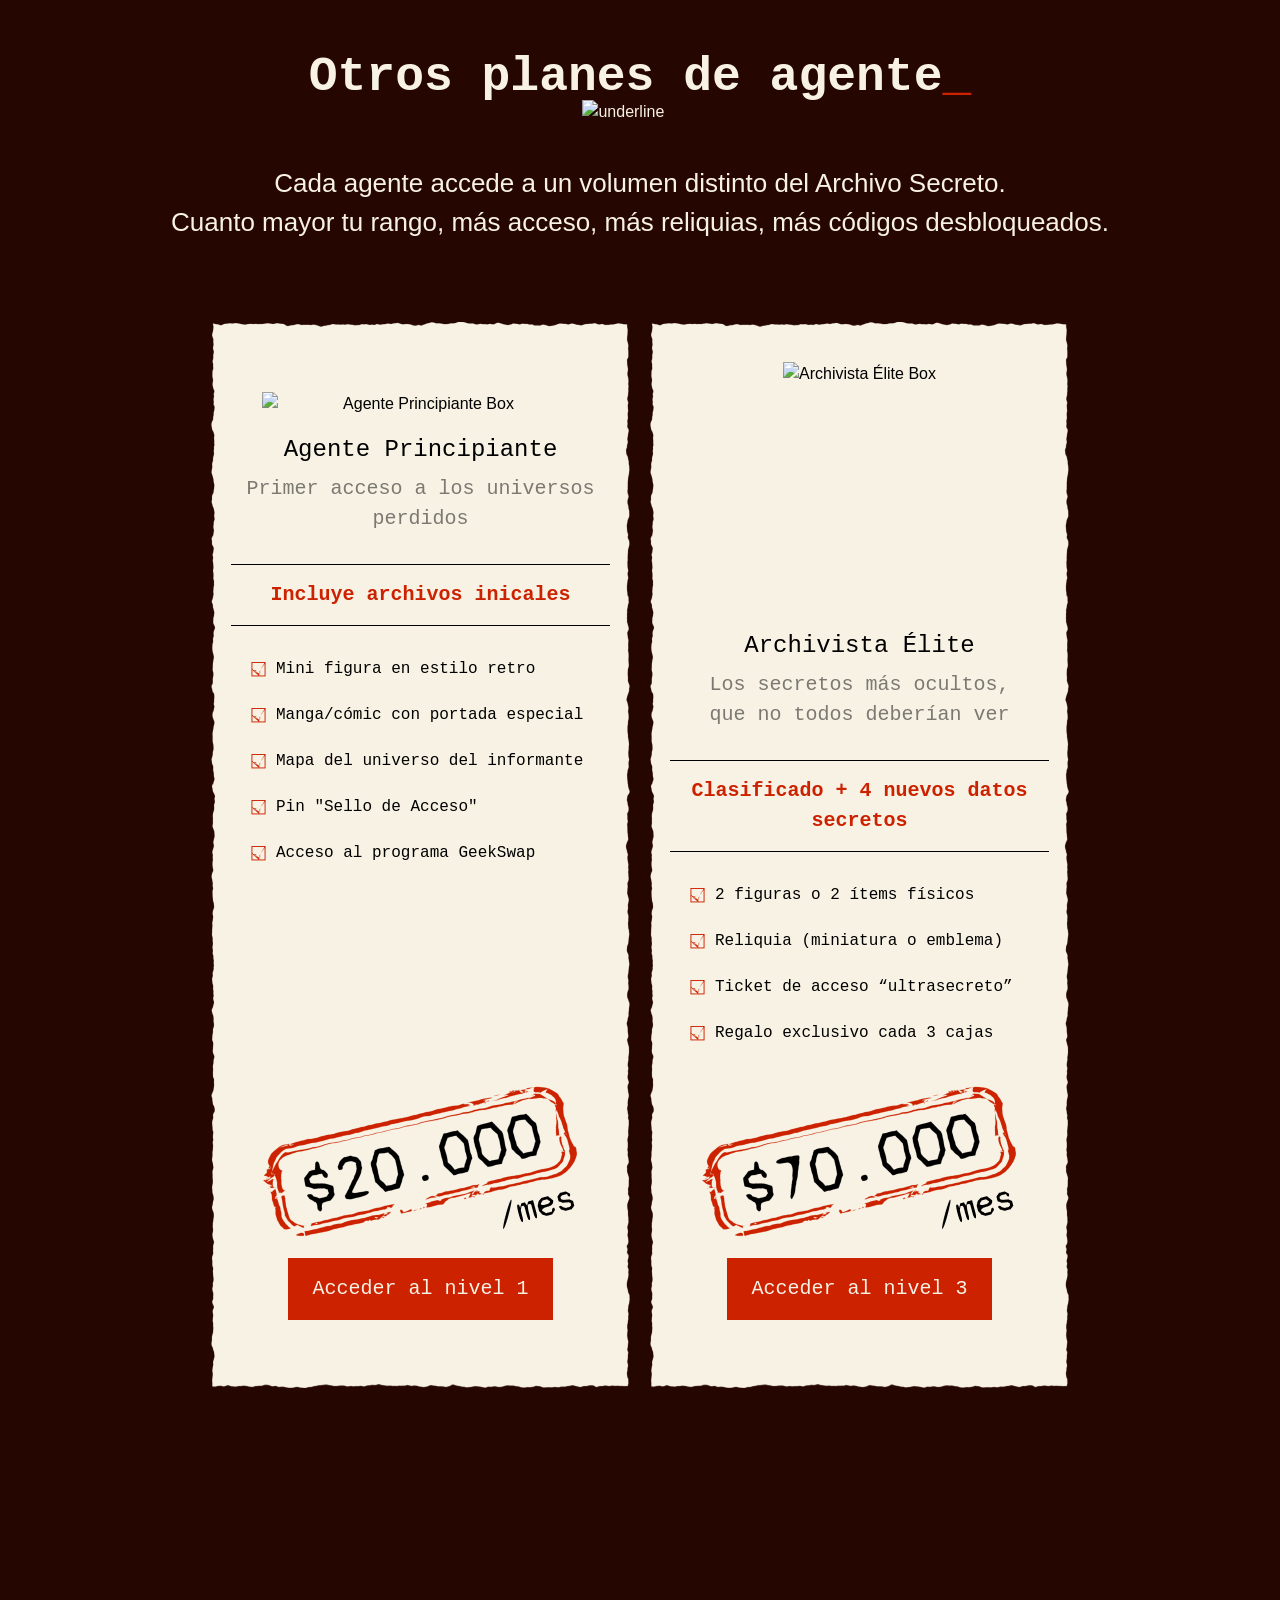
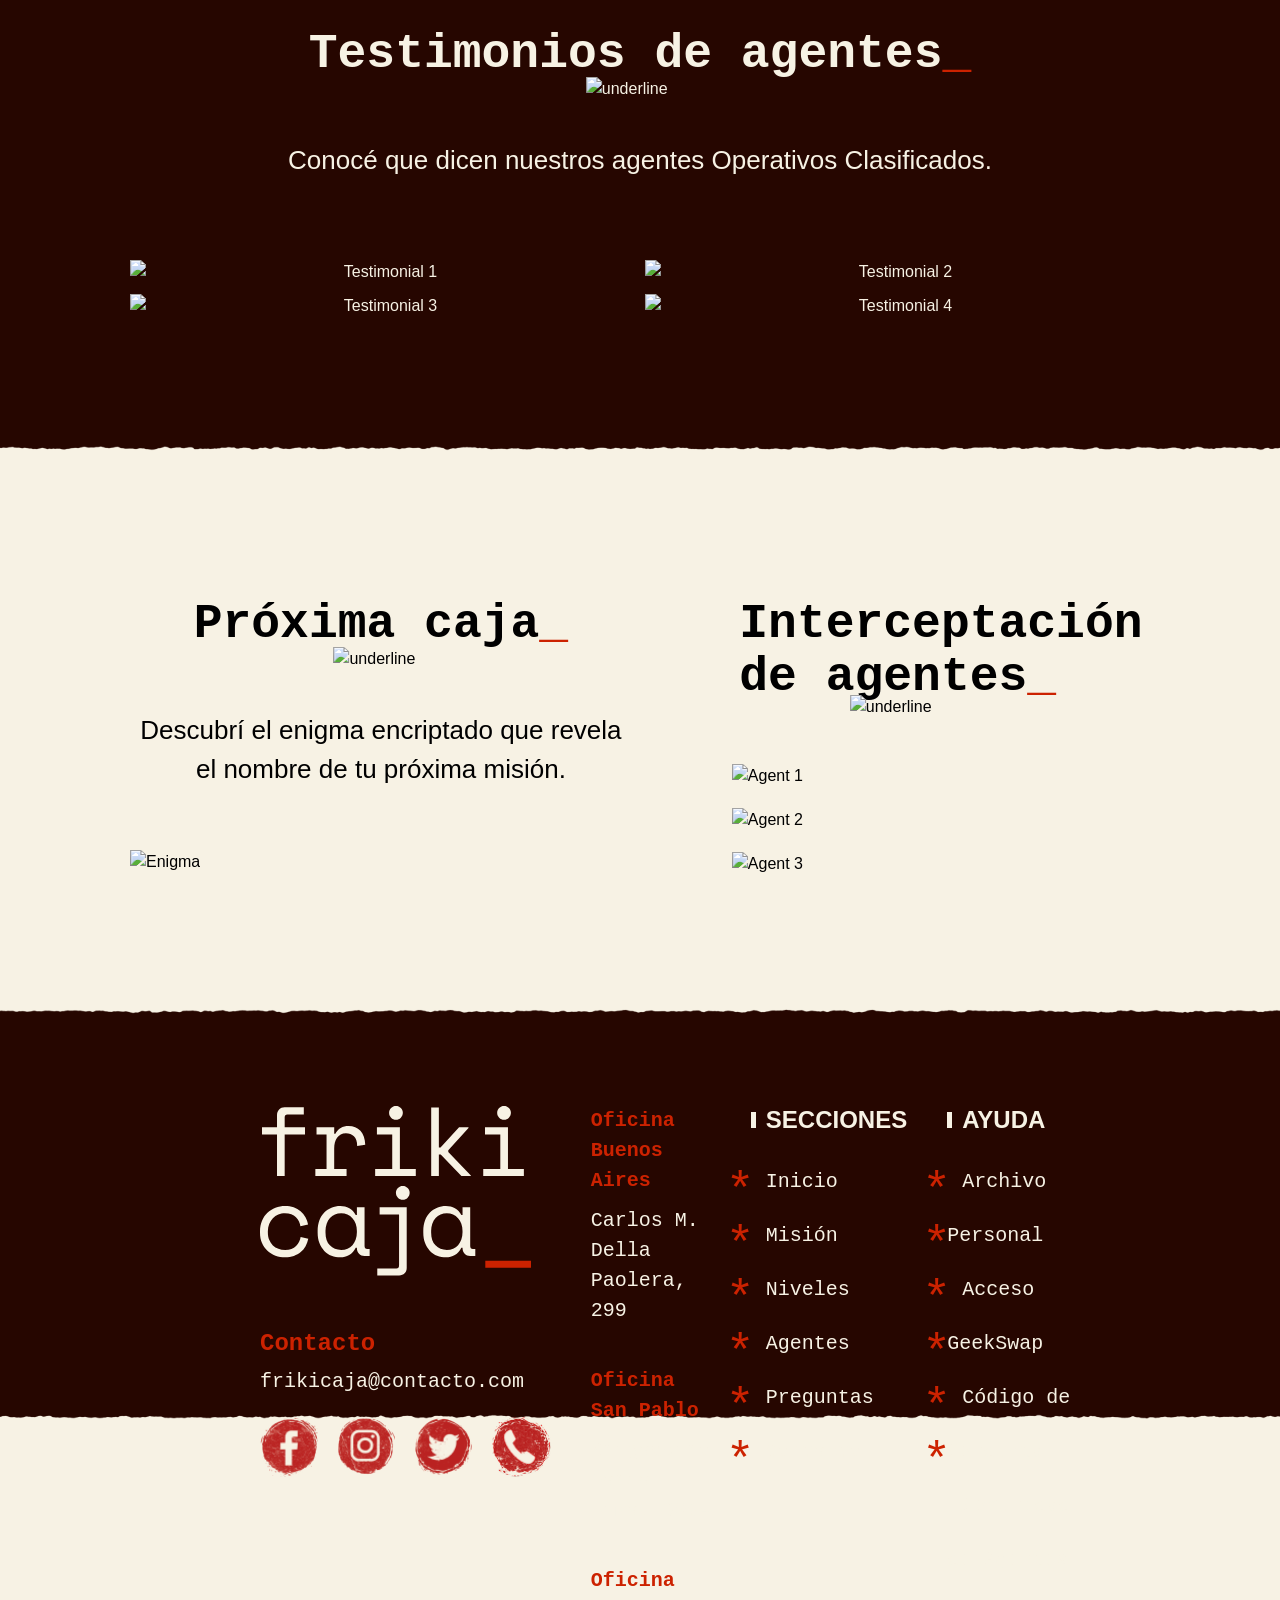
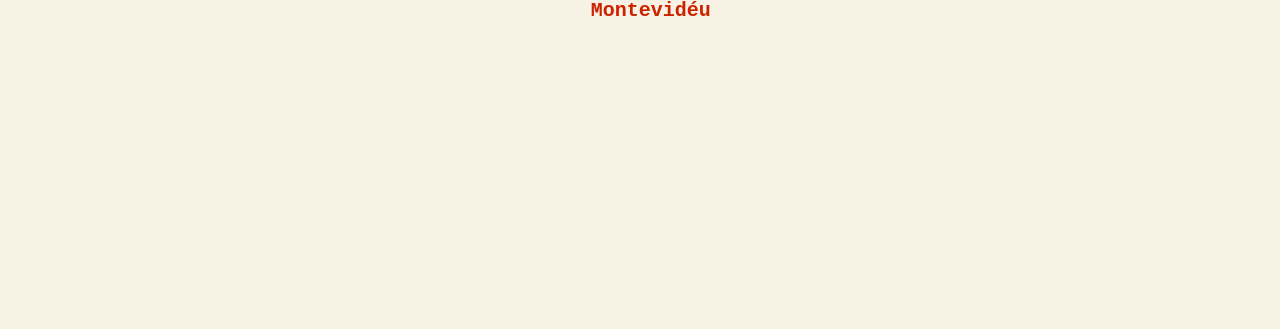
==== commit faf2293d: "Add files via upload" ====
--- a/detalle.html
+++ b/detalle.html
@@ -16,5 +16,888 @@
   <script src="scripts.js" defer></script>
   <link rel="stylesheet" href="styles.css" />
 </head>
-
+  <style id="sections-styles">
+
+.d-hero-section {
+  padding: 0px 0;
+}
+.d-hero-container {
+  display: flex;
+  gap: 60px;
+  align-items: flex-start;
+}
+.d-hero-content {
+  flex: 1;
+}
+.pricing-cardcima{
+margin-top: 40px;
+
+}
+
+.pricing-box-img2 {
+  height: 220px;
+    width: auto;
+  margin-bottom: 50px;
+}
+.price-container {
+  display: flex;
+  align-items: flex-end;
+  margin-bottom: 40px;
+}
+.price-stamp {
+  position: relative;
+}
+.price-stamp img {
+  width: 312px;
+}
+.price-text {
+  position: absolute;
+  top: 50%;
+  left: 50%;
+  transform: translate(-50%, -50%) rotate(-0.42deg);
+  font-family: var(--font-mono);
+  font-size: 64px;
+  color: var(--color-text-dark);
+  margin: 0;
+}
+.price-per-month {
+  font-family: var(--font-mono);
+  font-size: 36px;
+  margin: 0 0 10px 10px;
+}
+.d-hero-title {
+  font-size: 36px;
+  line-height: 46px;
+  margin: 0 0 10px;
+}
+
+.container-fluid {
+  padding-left: 10%;
+  padding-right: 10%;
+}
+.syne-bold { font-weight: 700; }
+.syne-regular { font-weight: 400; }
+.d-hero-subtitle {
+  font-family: var(--font-mono);
+  font-size: 20px;
+  color: var(--color-text-muted);
+  margin: 0 0 40px;
+}
+.d-hero-description {
+  font-size: 24px;
+  line-height: 40px;
+  margin: 0 0 40px;
+  max-width: 705px;
+}
+.items-included {
+  display: flex;
+  gap: 40px;
+  margin-bottom: 55px;
+}
+.items-column {
+  flex: 1;
+}
+.items-column2 {
+  flex: 1;
+  padding-top: 60px;
+}
+.items-title {
+  font-family: var(--font-mono);
+  font-weight: 700;
+  font-size: 20px;
+  color: var(--color-primary);
+  margin: 0;
+}
+.title-hr {
+  border: none;
+  height: 2px;
+  background-color: var(--color-text-dark);
+  margin: 8px 0;
+  max-width: 45%;
+}
+.items-subtitle, .items-subtitle-right {
+  font-family: var(--font-mono);
+  font-weight: 700;
+  font-size: 16px;
+  color: var(--color-text-muted);
+  margin: 0;
+}
+.items-subtitle-right {
+  margin-top: 41px; /* Align with left column */
+}
+.subtitle-hr {
+  border: none;
+  height: 2px;
+  background-color: var(--color-text-dark);
+  margin: 8px 0;
+  max-width: 45%;
+}
+.items-list {
+  list-style: none;
+  padding: 0;
+  margin: 0;
+}
+.items-list li {
+  font-family: var(--font-mono);
+  font-size: 16px;
+  line-height: 46px;
+  padding-left: 25px;
+  position: relative;
+}
+.items-list li::before {
+  content: '';
+  position: absolute;
+  left: 0;
+  top: 15px;
+  width: 15px;
+  height: 15px;
+  background-image: url('images/316_5943.svg');
+  background-size: contain;
+  background-repeat: no-repeat;
+}
+.d-hero-btn {
+  width: 246px;
+}
+.d-hero-image-container {
+  flex-shrink: 0;
+
+  text-align: center;
+  margin-top: 100px;
+}
+.d-hero-image-frame {
+  background-color: #f3eddb;
+  width: 950px;
+  height: 687px;
+}
+.d-hero-image {
+  width: 100%;
+  height: 100%;
+  object-fit: cover;
+}
+.d-hero-image-caption {
+  font-family: var(--font-mono);
+  font-size: 20px;
+  color: var(--color-text-muted);
+  margin-top: 30px;
+}
+@media (max-width: 1600px) {
+  .d-hero-image-container {
+    display: block;
+    margin-top: 20px;
+  }
+
+  .d-hero-image-frame {
+    width: 100%;
+    height: auto;
+  }
+
+  .d-hero-image {
+    width: 100%;
+    height: auto;
+  }
+}
+@media (max-width: 768px) {
+.d-hero-container {
+    flex-direction: column-reverse;
+    align-items: center;
+  }
+
+  .container-fluid {
+  max-width: 100%;
+  padding-left: 40px;
+  padding-right: 40px;
+  }
+
+  /* 2. Centraliza os textos */
+  .d-hero-content {
+    text-align: center;
+  }
+
+  .price-container {
+    justify-content: center;
+  }
+
+  .d-hero-title,
+  .d-hero-subtitle,
+  .d-hero-description {
+    text-align: center;
+  }
+
+  /* 3. Centraliza o botão só no mobile */
+  .d-hero-content .btn {
+    display: block;
+    margin: 0 auto;
+    text-align: center;
+  }
+  .items-included {
+    align-items: center;
+  }
+
+  .items-list li {
+    text-align: left;
+  }
+  .items-subtitle-right {
+    margin-top: 20px;
+  }
+}
+
+/* CSS for section section:inventory */
+.inventory-section {
+  padding: 120px 0;
+  text-align: center;
+}
+.inventory-intro {
+  font-size: 36px;
+  line-height: 56px;
+  max-width: 1120px;
+  margin: 0 auto 80px;
+}
+.inventory-grid-container {
+  position: relative;
+  max-width: 1250px;
+  margin: 0 auto;
+}
+.inventory-bg {
+  position: absolute;
+  top: 50%;
+  left: 50%;
+  transform: translate(-50%, -50%);
+  width: 658px;
+  height: 738px;
+  opacity: 0.1;
+  z-index: -1;
+}
+.inventory-grid {
+  display: grid;
+  grid-template-columns: repeat(5, 1fr);
+  gap: 20px;
+  justify-items: center;
+}
+.inventory-grid img {
+  max-width: 100%;
+  height: auto;
+}
+@media (max-width: 1024px) {
+  .inventory-grid {
+    grid-template-columns: repeat(3, 1fr);
+  }
+}
+@media (max-width: 768px) {
+  .inventory-grid {
+    grid-template-columns: repeat(2, 1fr);
+  }
+  .inventory-intro {
+    font-size: 24px;
+    line-height: 36px;
+  }
+  .subtitle-hr, .title-hr{
+    max-width: 98%;
+  }
+
+}
+
+/* CSS for section section:geekswap */
+.geekswap-section {
+  padding: 120px 0;
+}
+.geekswap-intro {
+  font-size: 26px;
+  line-height: 1.5;
+  text-align: center;
+  margin: 0 auto 60px;
+}
+.geekswap-content {
+  display: flex;
+  align-items: center;
+  gap: 60px;
+}
+.geekswap-image {
+  flex-shrink: 0;
+}
+.geekswap-image img {
+  width: 521px;
+  height: 373px;
+}
+.geekswap-text {
+  flex-grow: 1;
+}
+.geekswap-description {
+  font-size: 24px;
+  line-height: 34px;
+  margin: 0 0 40px;
+  max-width: 830px;
+}
+.how-it-works-title {
+  font-family: var(--font-mono);
+  font-size: 20px;
+  color: var(--color-text-muted);
+  margin: 0 0 20px;
+}
+.steps-grid {
+  display: grid;
+  grid-template-columns: repeat(2, auto);
+  grid-template-rows: repeat(2, auto);
+  gap: 20px 20px;
+  justify-content: start;
+}
+.step-item {
+  display: flex;
+  align-items: center;
+  gap: 10px;
+}
+.step-number {
+  font-family: var(--font-heading);
+  font-weight: 700;
+  font-size: 24px;
+  color: var(--color-primary);
+}
+.step-description {
+  font-family: var(--font-mono);
+  font-size: 21px;
+  color: rgba(0,0,0,0.78);
+}
+@media (max-width: 1024px) {
+  .geekswap-content {
+    flex-direction: column;
+    text-align: center;
+  }
+  .steps-grid {
+    justify-content: center;
+  }
+}
+@media (max-width: 768px) {
+  .geekswap-image img {
+    width: 100%;
+    height: auto;
+  }
+  .steps-grid {
+    grid-template-columns: 1fr;
+    text-align: left;
+    padding-left: 5%;
+  }
+  .items-column2{
+    padding-top: 0px;
+  }
+}
+
+/* CSS for section section:benefits */
+.benefits-section {
+  padding: 120px 0;
+      padding-left: -10%;
+    padding-right: -10%;
+}
+.benefits-grid {
+  display: grid;
+  grid-template-columns: repeat(3, 1fr);
+  gap: 60px;
+}
+.benefit-card {
+  display: flex;
+  align-items: flex-start;
+  gap: 20px;
+}
+.benefit-card img {
+  width: 41px;
+  margin-top: 5px;
+}
+.benefit-text h3 {
+  font-family: var(--font-syne-mono);
+  font-size: 30px;
+  line-height: 1;
+  margin: 0 0 10px;
+}
+.benefit-text p {
+  font-family: var(--font-main);
+  font-size: 21px;
+  line-height: 1.3;
+  margin: 0;
+  margin-top: 15px;
+}
+@media (max-width: 1024px) {
+  .benefits-grid {
+    grid-template-columns: 1fr;
+  }
+}
+@media (max-width: 992px) {
+  .title-underline,
+  .title-underline-left,
+  .title-underline-left-outro,
+  .title-underline-p {
+    display: none !important;
+  }
+}
+.title-underline-p {
+  position: absolute;
+  bottom: -10px;
+  left: 48.7%;
+  transform: translateX(-50%);
+  height: 34px;
+  max-width: 100%;
+}
+
+.title-underline-left {
+  position: absolute;
+  bottom: -5px;
+  left: 38%;
+  transform: translateX(-50%);
+  height: 34px;
+  max-width: 100%;
+}
+/* CSS for section section:more-info */
+.more-info-section {
+  background-color: var(--color-background-dark);
+  background-image: url('images/2cac6071baf210201e48d2910b000d323b38d3e7.png');
+  background-size: cover;
+  background-position: center;
+  padding: 120px 0;
+}
+.plans-subsection {
+  margin-bottom: 120px;
+}
+.plans-container {
+  display: flex;
+  justify-content: center;
+  gap: 85px;
+  flex-wrap: wrap;
+}
+.plans-container img {
+  width: 419px;
+  height: 1100px;
+}
+.testimonials-intro {
+  font-size: 36px;
+  line-height: 56px;
+  color: var(--color-text-light);
+  text-align: center;
+  max-width: 964px;
+  margin: 0 auto 60px;
+}
+.testimonials-grid {
+  display: grid;
+  grid-template-columns: repeat(4, 1fr);
+  gap: 10px;
+}
+.testimonials-grid img {
+  width: 100%;
+  height: auto;
+}
+@media (max-width: 1800px) {
+  .testimonials-grid {
+    grid-template-columns: repeat(2, 1fr);
+  }
+}
+@media (max-width: 900px) {
+  .testimonials-grid {
+    grid-template-columns: 1fr;
+
+  }
+}
+
+/* CSS for section section:next-mission */
+.next-mission-section {
+  padding: 120px 0;
+
+  background-size: 1059px 1145px;
+  background-repeat: no-repeat;
+  background-position: calc(50% + 380px) 100%;
+}
+.next-mission-container {
+  display: flex;
+  gap: 100px;
+  align-items: flex-start;
+}
+.mission-enigma {
+  flex: 1.2;
+}
+.mission-agents {
+  flex: 1;
+}
+.mission-description {
+  font-size: 36px;
+  line-height: 56px;
+  max-width: 620px;
+  margin: 0 0 40px;
+}
+.enigma-image {
+  max-width: 100%;
+  height: auto;
+  
+}
+.agents-list {
+  display: flex;
+  flex-direction: column;
+  gap: 20px;
+}
+.agents-list img {
+  max-width: 100%;
+  height: auto;
+}
+@media (max-width: 1200px) {
+  .next-mission-container {
+    flex-direction: column;
+  }
+}
+
+</style>
+<body>
+<header class="site-header navbar navbar-expand-lg">
+  <div class="container header-container">
+    <a href="#" class="logo">
+      <img src="images/1be702dae964b4e4ee831824df600469c59e3cda.png" alt="FrikiCaja Logo">
+    </a>
+    <button class="mobile-nav-toggle" aria-controls="nav-menu" aria-expanded="false">
+      
+      <div class="hamburger-icon">
+        <span></span>
+        <span></span>
+        <span></span>
+      </div>
+    </button>
+    <div class="nav-menu-wrapper" id="nav-menu">
+        <div class="nav-items-wrapper">
+            <nav class="nav-items">
+                <a href="#" class="nav-item">Inicio</a>
+                <a href="#mission" class="nav-item">Misión</a>
+                <a href="#pricing" class="nav-item">Niveles</a>
+                <a href="#gallery" class="nav-item">Agentes</a>
+                <a href="#faq-contact" class="nav-item">Preguntas</a>
+                <a href="#contact" class="nav-item">Contacto</a>
+                <a href="detalle.html" class="btn btn-subscribe">Suscribite</a>
+            </nav>
+        </div>
+  </div>
+</header>
+
+<body>
+  <br><br><br><br><br><br>
+<section id="d-hero" class="d-hero-section">
+  <div class="container-fluid d-hero-container">
+    <div class="d-hero-content">
+      <div class="price-container">
+        <div class="price-stamp">
+          <img src="images/316_5937.svg" alt="Price stamp background">
+          <p class="price-text">$50.000</p>
+        </div>
+        <p class="price-per-month">/mes</p>
+      </div>
+      <h1 class="d-hero-title">
+        <span class="syne-bold">FRIKI CAJA NIVEL 2</span><br>
+        <span class="syne-regular" style="  text-decoration: underline;  text-underline-offset: 5px;
+  text-decoration-color: #CC2200;">OPERATIVO CLASIFICADO</span>
+      </h1>
+      <p class="d-hero-subtitle">Posición de honor con más datos ultrasecretos liberados</p>
+      <p class="d-hero-description">Una caja mensual que rescata tesoros perdidos de la cultura pop: animes y cómics clásicos presentados como si fueran parte de un expediente ultra secreto. </p>
+      <div class="items-included">
+        <div class="items-column">
+          <br>
+          <hr class="title-hr">
+          <h3 class="items-title">Ítems que incluyen tu nivel</h3>
+           <hr class="subtitle-hr">
+           <br>
+          <h4 class="items-subtitle">Archivos iniciales (Nivel 1)</h4>
+         
+          <ul class="items-list">
+            <li>Mini figura en estilo retro</li>
+            <li>Manga/cómic con portada especial</li>
+            <li>Mapa del universo del informante</li>
+            <li>Pin "Sello de Acceso"</li>
+            <li>Acceso al programa GeekSwap</li>
+          </ul>
+        </div>
+        <div class="items-column items-column2">
+    
+          <h4 class="items-subtitle-right">5 nuevos datos secretos (Nivel 2)</h4>
+          <ul class="items-list">
+            <li>Objeto coleccionable extra</li>
+            <li>Documento extendido con stats</li>
+            <li>QR con contenido desbloqueable</li>
+            <li>Tarjeta ID de agente</li>
+            <li>Set de stickers codificados</li>
+          </ul>
+        </div>
+      </div>
+      <a href="detalle.html" class="btn">Acceder al nivel 2</a>
+    </div>
+    <div class="d-hero-image-container">
+      <div class="d-hero-image-frame">
+        <img src="images/d41fbf95fadeaad11b152aeee4e5c882d2f48e07.png" alt="Ejemplo de Friki Caja" class="d-hero-image">
+      </div>
+      <p class="d-hero-image-caption">Ejemplo de nuestra caja #000</p>
+    </div>
+  </div>
+</section>
+<section id="inventory" class="inventory-section">
+  <div class="container">
+    <div class="section-title-wrapper">
+    <h2 class="section-title">Inventario<span class="text-accent">_</span></h2>
+    <img src="images/x11.png" alt="underline" class="title-underline-p">
+    </div>
+    <p class="geekswap-intro">Conocé un poco más de lo que va llegar en tu caja exclusiva de agente.</p>
+    <div class="inventory-grid-container">
+      <img src="images/70a24619ff733566d81213e06977c057ade5c31c.png" alt="Inventory background shield" class="inventory-bg">
+      <div class="inventory-grid">
+        <img src="images/126473d5d12749301373ad1d7aaa69b2a13dc298.png" alt="Inventory item 1">
+        <img src="images/2302bfe13b39ffe0f6995a197cc49ffa7fe1c108.png" alt="Inventory item 2">
+        <img src="images/7e313007d9a056907e69cbb0fcd4299b89d4f295.png" alt="Inventory item 3">
+        <img src="images/919c41b1c77ff7ff925869a22273f2fa16e8414b.png" alt="Inventory item 4">
+        <img src="images/11f67ea794e5ce9933079b01996a0ad14e460b9b.png" alt="Inventory item 5">
+        <img src="images/910ccf85f113d61e539c6074465efb7eda48ea88.png" alt="Inventory item 6">
+        <img src="images/4172c305555817e8ecc1a153c976d6d129a88480.png" alt="Inventory item 7">
+        <img src="images/b21c73ed7625e99ca03acf0bc958c8e4dfadb318.png" alt="Inventory item 8">
+        <img src="images/27cdcbb9023d8907a93a63b6dd00ab465b503d62.png" alt="Inventory item 9">
+        <img src="images/8bdac27806b8e6d5cbf56bc1b75d55f5c728784a.png" alt="Inventory item 10">
+      </div>
+    </div>
+  </div>
+</section>
+<section id="geekswap" class="geekswap-section">
+  <div class="container">
+     <div class="section-title-wrapper">
+    <h2 class="section-title">GeekSwap<span class="text-accent">_</span></h2>
+    <img src="images/x12.png" alt="underline" class="title-underline-p">
+    </div>
+    <p class="geekswap-intro">Marketplace interno para canjear piezas con otros agentes.</p>
+    <div class="geekswap-content">
+      <div class="geekswap-image">
+        <img src="images/6538caccc5081233f3735ab08c2a22f9751e4c63.png" alt="GeekSwap illustration">
+      </div>
+      <div class="geekswap-text">
+        <p class="geekswap-description">Un sistema exclusivo para que cada agente consiga exactamente la reliquia que busca. Porque <span class="text-underline">ningún archivo debería quedarse olvidado.</span></p>
+        <h3 class="how-it-works-title">Cómo funciona:</h3>
+        <br>
+        <div class="steps-grid">
+          <div class="step-item">
+            <span class="step-number">*01_</span>
+            <span class="step-description">Identificá la pieza</span>
+          </div>
+          <div class="step-item">
+            <span class="step-number">*02_</span>
+            <span class="step-description">Publicá tu oferta</span>
+          </div>
+          <div class="step-item">
+            <span class="step-number">*03_</span>
+            <span class="step-description">Elegí tu nueva reliquia</span>
+          </div>
+          <div class="step-item">
+            <span class="step-number">*04_</span>
+            <span class="step-description">Confirmá y recibí</span>
+          </div>
+        </div>
+      </div>
+    </div>
+  </div>
+</section>
+<section id="benefits" class="benefits-section">
+  <div class="container">
+    <div class="section-title-wrapper">
+    <h2 class="section-title">Beneficios de agentes<span class="text-accent">_</span></h2>
+    <img src="images/x13.png" alt="underline" class="title-underline-p">
+    </div>
+    <br>  <br>
+    <div class="benefits-grid">
+      <div class="benefit-card">
+        <img src="images/affd66aba668229eb89360deaff89263dbfcaf39.png" alt="Código compartido icon">
+        <div class="benefit-text">
+          <h3>Código compartido</h3>
+          <p>Cada agente que invites con <br>tu código te da acceso a más reliquias.</p>
+        </div>
+      </div>
+      <div class="benefit-card">
+        <img src="images/6732762e550a87f873b90ae4e08686603bdf4946.png" alt="Garantía total icon">
+        <div class="benefit-text">
+          <h3>Garantía total</h3>
+          <p>Si algo llega dañado, activamos protocolo de reemplazo sin cargo.</p>
+        </div>
+      </div>
+      <div class="benefit-card">
+        <img src="images/6088674de51cb967cf020d7e7a93670c369c5367.png" alt="Súper descuentos icon">
+        <div class="benefit-text">
+          <h3>Súper descuentos</h3>
+          <p>10% off en tiendas de comics y gaming parceras en todo país.</p>
+        </div>
+      </div>
+    </div>
+  </div>
+</section>
+<div class="dark-wrapper">
+<section id="pricing" class="dark-section pricing-section">
+ <div class="text-center dark-section pricing-section">
+    <div class="section-title-wrapper">
+      <h2 class="section-title">Otros planes de agente<span class="text-accent">_</span></h2>
+      <img src="images/x14.png" alt="underline" class="title-underline-p">
+    </div>
+    <p class="pricing-subtitle">Cada agente accede a un volumen distinto del Archivo Secreto.<br>Cuanto mayor tu rango, más acceso, más reliquias, más códigos desbloqueados.</p>
+    <div class="pricing-grid">
+      <!--
+      <div class="pricing-card">
+        <img src="images/f116ea3a93cf0f259ca44e8878826a35ea6a5039.png" alt="Agente Principiante Box" class="pricing-box-img">
+        <h3 class="pricing-title">Agente Principiante</h3>
+        <p class="pricing-desc">Primer acceso a los universos perdidos</p>
+        <div class="pricing-includes"><span class="pricing-includes-text">Incluye archivos inicales</span></div>
+        <ul class="features-list">
+          <li><img src="images/264_2736.svg" alt="check">Mini figura en estilo retro</li>
+          <li><img src="images/264_2692.svg" alt="check">Manga/cómic con portada especial</li>
+          <li><img src="images/264_2648.svg" alt="check">Mapa del universo del informante</li>
+          <li><img src="images/264_2604.svg" alt="check">Pin "Sello de Acceso"</li>
+          <li><img src="images/264_2560.svg" alt="check">Acceso al programa GeekSwap</li>
+        </ul>
+        <img src="images/c44c57160ce8f263c2d16bfa2bc5a7b185811fc6.png" alt="Precio $20.000" class="pricing-price-img">
+        <a href="detalle.html" class="btn">Acceder al nivel 1</a>
+        <br><br>
+      </div>
+      
+      <div class="pricing-card">
+        <div class="pricing-cardcima">
+          
+        <img src="images/82febc22bef7d0c150941175349c631b3b5e24ad.png" alt="Archivista Élite Box" class="pricing-box-img2">
+        <h3 class="pricing-title">Archivista Élite</h3>
+        <p class="pricing-desc">Los secretos más ocultos,<br>que no todos deberían ver</p>
+        <div class="pricing-secrets">Clasificado + 4 nuevos datos secretos</div>
+        <ul class="features-list">
+          <li><img src="images/264_2275.svg" alt="check">2 figuras o 2 ítems físicos</li>
+          <li><img src="images/264_2231.svg" alt="check">Reliquia (miniatura o emblema)</li>
+          <li><img src="images/264_2187.svg" alt="check">Ticket de acceso “ultrasecreto”</li>
+          <li><img src="images/264_2143.svg" alt="check">Regalo exclusivo cada 3 cajas</li>
+        </ul>
+        <img src="images/19e4d228f0b7996db0351c2d8be6b303022f608d.png" alt="Precio $70.000" class="pricing-price-img">
+        <a href="detalle.html" class="btn">Acceder al nivel 3</a>
+        
+        </div>
+      </div>
+    </div>-->
+    <div class="pricing-card">
+        <img src="images/f116ea3a93cf0f259ca44e8878826a35ea6a5039.png" alt="Agente Principiante Box" class="pricing-box-img">
+        <h3 class="pricing-title">Agente Principiante</h3>
+        <p class="pricing-desc">Primer acceso a los universos perdidos</p>
+        <div class="pricing-includes"><span class="pricing-includes-text">Incluye archivos inicales</span></div>
+        <ul class="features-list">
+          <li><img src="images/264_2736.svg" alt="check">Mini figura en estilo retro</li>
+          <li><img src="images/264_2692.svg" alt="check">Manga/cómic con portada especial</li>
+          <li><img src="images/264_2648.svg" alt="check">Mapa del universo del informante</li>
+          <li><img src="images/264_2604.svg" alt="check">Pin "Sello de Acceso"</li>
+          <li><img src="images/264_2560.svg" alt="check">Acceso al programa GeekSwap</li>
+        </ul>
+        <img src="images/c44c57160ce8f263c2d16bfa2bc5a7b185811fc6.png" alt="Precio $20.000" class="pricing-price-img">
+        <a href="detalle.html" class="btn">Acceder al nivel 1</a>
+        <br><br>
+      </div><div class="pricing-card">
+        <img src="images/82febc22bef7d0c150941175349c631b3b5e24ad.png" alt="Archivista Élite Box" class="pricing-box-img2">
+        <h3 class="pricing-title">Archivista Élite</h3>
+        <p class="pricing-desc">Los secretos más ocultos,<br>que no todos deberían ver</p>
+        <div class="pricing-secrets">Clasificado + 4 nuevos datos secretos</div>
+        <ul class="features-list">
+          <li><img src="images/264_2275.svg" alt="check">2 figuras o 2 ítems físicos</li>
+          <li><img src="images/264_2231.svg" alt="check">Reliquia (miniatura o emblema)</li>
+          <li><img src="images/264_2187.svg" alt="check">Ticket de acceso “ultrasecreto”</li>
+          <li><img src="images/264_2143.svg" alt="check">Regalo exclusivo cada 3 cajas</li>
+        </ul>
+        <img src="images/19e4d228f0b7996db0351c2d8be6b303022f608d.png" alt="Precio $70.000" class="pricing-price-img">
+        <a href="detalle.html" class="btn">Acceder al nivel 3</a>
+        <br><br>
+      </div>
+  </div>
+</section>
+
+<section id="testimonials" class="testimonials-section">
+  <div class="container text-center">
+    <div class="section-title-wrapper">
+      <h2 class="section-title">Testimonios de agentes<span class="text-accent">_</span></h2>
+      <img src="images/x15.png" alt="underline" class="title-underline-p">
+    </div>
+    <p class="pricing-subtitle">Conocé que dicen nuestros agentes Operativos Clasificados.</p>
+    <div class="testimonials-grid">
+        <img src="images/9ed5c67427c1e6164e25e9b4e0234135c4b9b331.png" alt="Testimonial 1">
+        <img src="images/983785c12c4fc18b2f64fb9ef49b895401018ce8.png" alt="Testimonial 2">
+        <img src="images/0ea7b1c7e7b057f15dd24896b551e360bf16bdc2.png" alt="Testimonial 3">
+        <img src="images/b07683e35a36a4a18289b967fc3b5027573a6cc5.png" alt="Testimonial 4">
+    </div>
+  </div>
+</section>
+
+</div>
+<section id="next-mission" class="next-mission-section">
+  <div class="container next-mission-container">
+    <div class="mission-enigma">
+      <div class="section-title-wrapper">
+      <h2 class="section-title">Próxima caja<span class="text-accent">_</span></h2>
+      <img src="images/x16.png" alt="underline" class="title-underline-p">
+    </div>
+      <p class="geekswap-intro">Descubrí el enigma encriptado que revela el nombre de tu próxima misión.</p>
+      <img src="images/4972a6efe1388b083f4938322ce3262c4a991372.png" alt="Enigma" class="enigma-image">
+    </div>
+    <div class="mission-agents">
+
+
+    <div class="section-title-wrapper">
+      <h2 class="section-title" style="text-align: left;">Interceptación<br>de agentes<span class="text-accent">_</span></h2>
+            <img src="images/x17.png" alt="underline" class="title-underline-left">
+            </div>
+      <div class="agents-list">
+        <img src="images/dcd8e733fe65df8fa5d098b3b041f9ea79bfbae7.png" alt="Agent 1">
+        <img src="images/20de96011582bb5be839c8136253ee2c1ab86c79.png" alt="Agent 2">
+        <img src="images/e7eb9adb5d0000362945abf421a63b6f5e831cd2.png" alt="Agent 3">
+      </div>
+    </div>
+    </div>
+  </div>
+</section>
+
+
+<div class="dark-wrapper-footer">
+<footer id="footer-section" class="site-footer dark-section">
+  <div class="container footer-grid">
+    <div class="footer-col-1">
+      <div class="footer-logo">
+        <img src="images/264_2004.svg" alt="Friki" class="logo-part-1">
+        <img src="images/264_2010.svg" alt="Caja" class="logo-part-2">
+      </div>
+      <p class="footer-contact-title">Contacto</p>
+      <a href="mailto:frikicaja@contacto.com" class="footer-email">frikicaja@contacto.com</a>
+      <div class="social-links">
+        <a href="#"><img src="images/3314977abba0046f0661040839c64325febe1449.png" alt="Social 1"></a>
+        <a href="#"><img src="images/89ee191161dcea5114a2cbfe6abf008c71d5089c.png" alt="Social 2"></a>
+        <a href="#"><img src="images/6b93aebd73f4e8d9d76b8f0335ebf58ee5bb76ab.png" alt="Social 3"></a>
+        <a href="#"><img src="images/4b8bf0f8bb42d0561ce3ad1432fef71156f142bf.png" alt="Social 4"></a>
+      </div>
+    </div>
+    <div class="footer-col-2">
+      <div class="office-location">
+        <p class="office-title">Oficina Buenos Aires</p>
+        <p class="office-address">Carlos M. Della Paolera, 299</p>
+      </div>
+      <div class="office-location">
+        <p class="office-title">Oficina San Pablo</p>
+        <p class="office-address">Brigadeiro Faria Lima, 3064</p>
+      </div>
+      <div class="office-location">
+        <p class="office-title">Oficina Montevidéu</p>
+        <p class="office-address">Avenida 18 de Julio, 1234</p>
+      </div>
+    </div>
+    <div class="footer-col-3">
+      <h4 class="footer-links-title">SECCIONES</h4>
+      <ul class="footer-links">
+        <li><a href="#">Inicio</a></li>
+        <li><a href="#mission">Misión</a></li>
+        <li><a href="#pricing">Niveles</a></li>
+        <li><a href="#gallery">Agentes</a></li>
+        <li><a href="#faq-contact">Preguntas</a></li>
+        <li><a href="#contact">Contacto</a></li>
+      </ul>
+    </div>
+    <div class="footer-col-3">
+      <h4 class="footer-links-title">AYUDA</h4>
+      <ul class="footer-links">
+        <li><a href="#">Archivo Personal</a></li>
+        <li><a href="#">Acceso GeekSwap</a></li>
+        <li><a href="#">Código de Conducta</a></li>
+        <li><a href="#">Comunidad de Agentes</a></li>
+        <li><a href="#">Seguimiento de Envíos</a></li>
+        <li><a href="#">Términos y Condiciones</a></li>
+      </ul>
+    </div>
+  </div>
+</footer>
+  </div>
+</body>
 </html>
--- a/global.css
+++ b/global.css
@@ -26,6 +26,7 @@
   color: var(--color-text-dark);
   overflow-x: hidden;
 }
+
 
 .page-wrapper {
   max-width: 1920px;
--- a/styles.css
+++ b/styles.css
@@ -131,7 +131,7 @@
 
 .btn {
 border-radius: 0%;
-}
+} 
 
 @media (max-width: 991.98px) {
   .nav-items {
@@ -265,7 +265,7 @@
 
 /* CSS for section section:mission */
 .mission-section {
-  padding: 200px 0;
+  padding: 100px 0;
 
 }
 
@@ -385,7 +385,7 @@
   grid-template-columns: minmax(auto, 441px) 1fr;
   gap: 100px;
   align-items: center;
-  margin-bottom: 150px;
+  margin-bottom: 200px;
 }
 .access-title-wrapper, .about-title-wrapper {
   position: relative;
@@ -648,6 +648,11 @@
   height: 220px;
   width: auto;
   margin-bottom: 30px;
+}
+.pricing-box-img2 {
+  height: 220px;
+    width: auto;
+  margin-bottom: 50px;
 }
 .pricing-card.featured .pricing-box-img {
   height: 256px;
@@ -1251,3 +1256,114 @@
     display: none !important;
   }
 }
+
+
+/* COUNTDOWN DIGITAL */
+.countdown-box {
+  font-family: 'Syne Mono', monospace;
+  display: flex;
+  justify-content: center;
+  gap: 2rem;
+  color: #fff;
+  background: #111;
+  padding: 2rem;
+  border-radius: 1rem;
+  box-shadow: 0 0 20px rgba(0,0,0,0.5);
+  text-align: center;
+}
+
+.countdown-box div {
+  background-color: #000;
+  padding: 1rem;
+  border-radius: 0.5rem;
+  min-width: 80px;
+  box-shadow: inset 0 0 10px rgba(255,255,255,0.1);
+}
+
+.countdown-box span {
+  font-size: 3rem;
+  display: block;
+  color: #00ffcc;
+  text-shadow: 0 0 8px #00ffcc;
+}
+
+.countdown-box .label {
+  font-size: 1rem;
+  margin-top: 0.5rem;
+  text-transform: uppercase;
+  color: #ccc;
+}
+
+.d-hero-section {
+  padding: 80px 0;
+}
+.d-hero-container {
+  display: flex;
+  gap: 60px;
+  align-items: flex-start;
+}
+.d-hero-content {
+  flex: 1;
+}
+
+.d-hero-title {
+  font-size: 36px;
+  line-height: 46px;
+  margin: 0 0 10px;
+}
+.syne-bold { font-weight: 700; }
+.syne-regular { font-weight: 400; }
+.d-hero-subtitle {
+  font-family: var(--font-mono);
+  font-size: 20px;
+  color: var(--color-text-muted);
+  margin: 0 0 40px;
+}
+.d-hero-description {
+  font-size: 24px;
+  line-height: 40px;
+  margin: 0 0 40px;
+  max-width: 705px;
+}
+
+.d-hero-btn {
+  width: 246px;
+}
+.d-hero-image-container {
+  flex-shrink: 0;
+  text-align: center;
+  margin-top: 100px;
+}
+.d-hero-image-frame {
+  background-color: #f3eddb;
+  width: 950px;
+  height: 687px;
+}
+.d-hero-image {
+  width: 100%;
+  height: 100%;
+  object-fit: cover;
+}
+.d-hero-image-caption {
+  font-family: var(--font-mono);
+  font-size: 20px;
+  color: var(--color-text-muted);
+  margin-top: 30px;
+}
+@media (max-width: 1600px) {
+  .d-hero-image-container {
+    display: none;
+  }
+}
+@media (max-width: 768px) {
+  .d-hero-container {
+    flex-direction: column;
+  }
+  .items-included {
+    flex-direction: column;
+  }
+  .items-subtitle-right {
+    margin-top: 20px;
+  }
+}
+
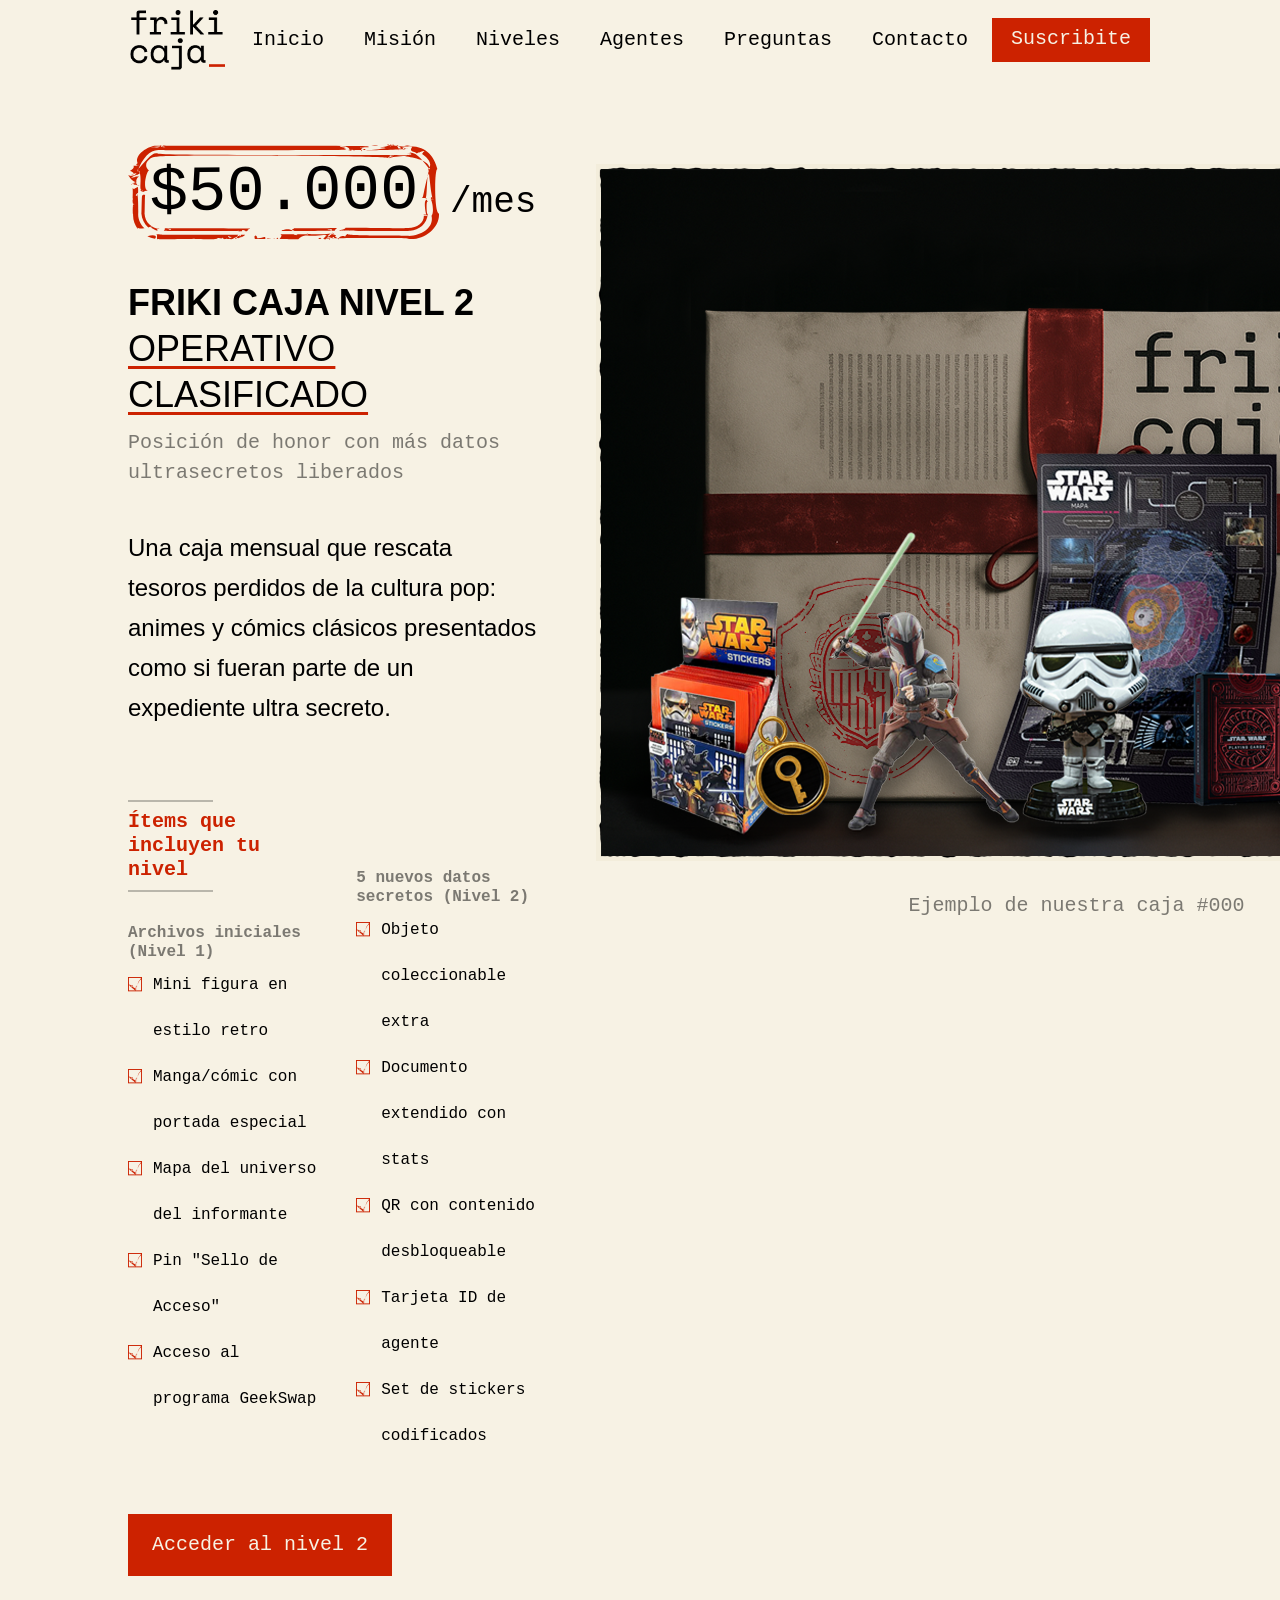
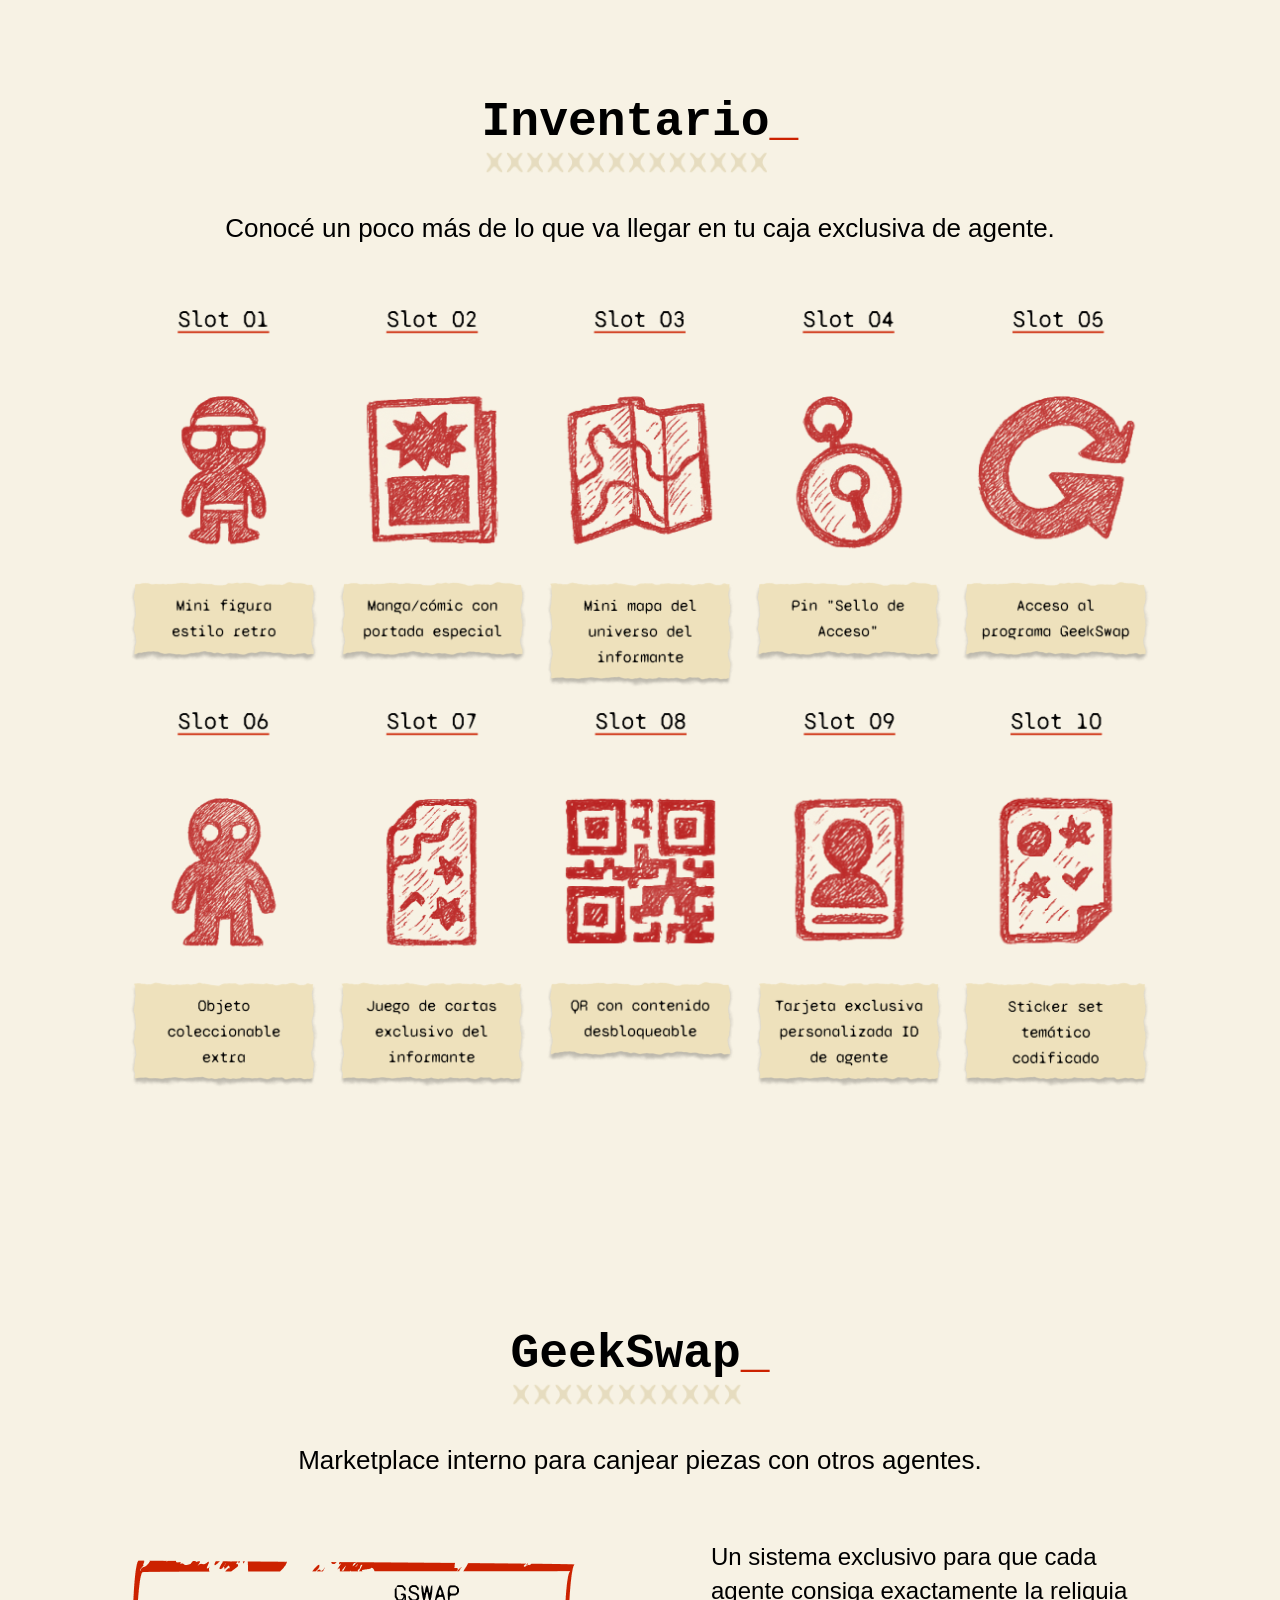
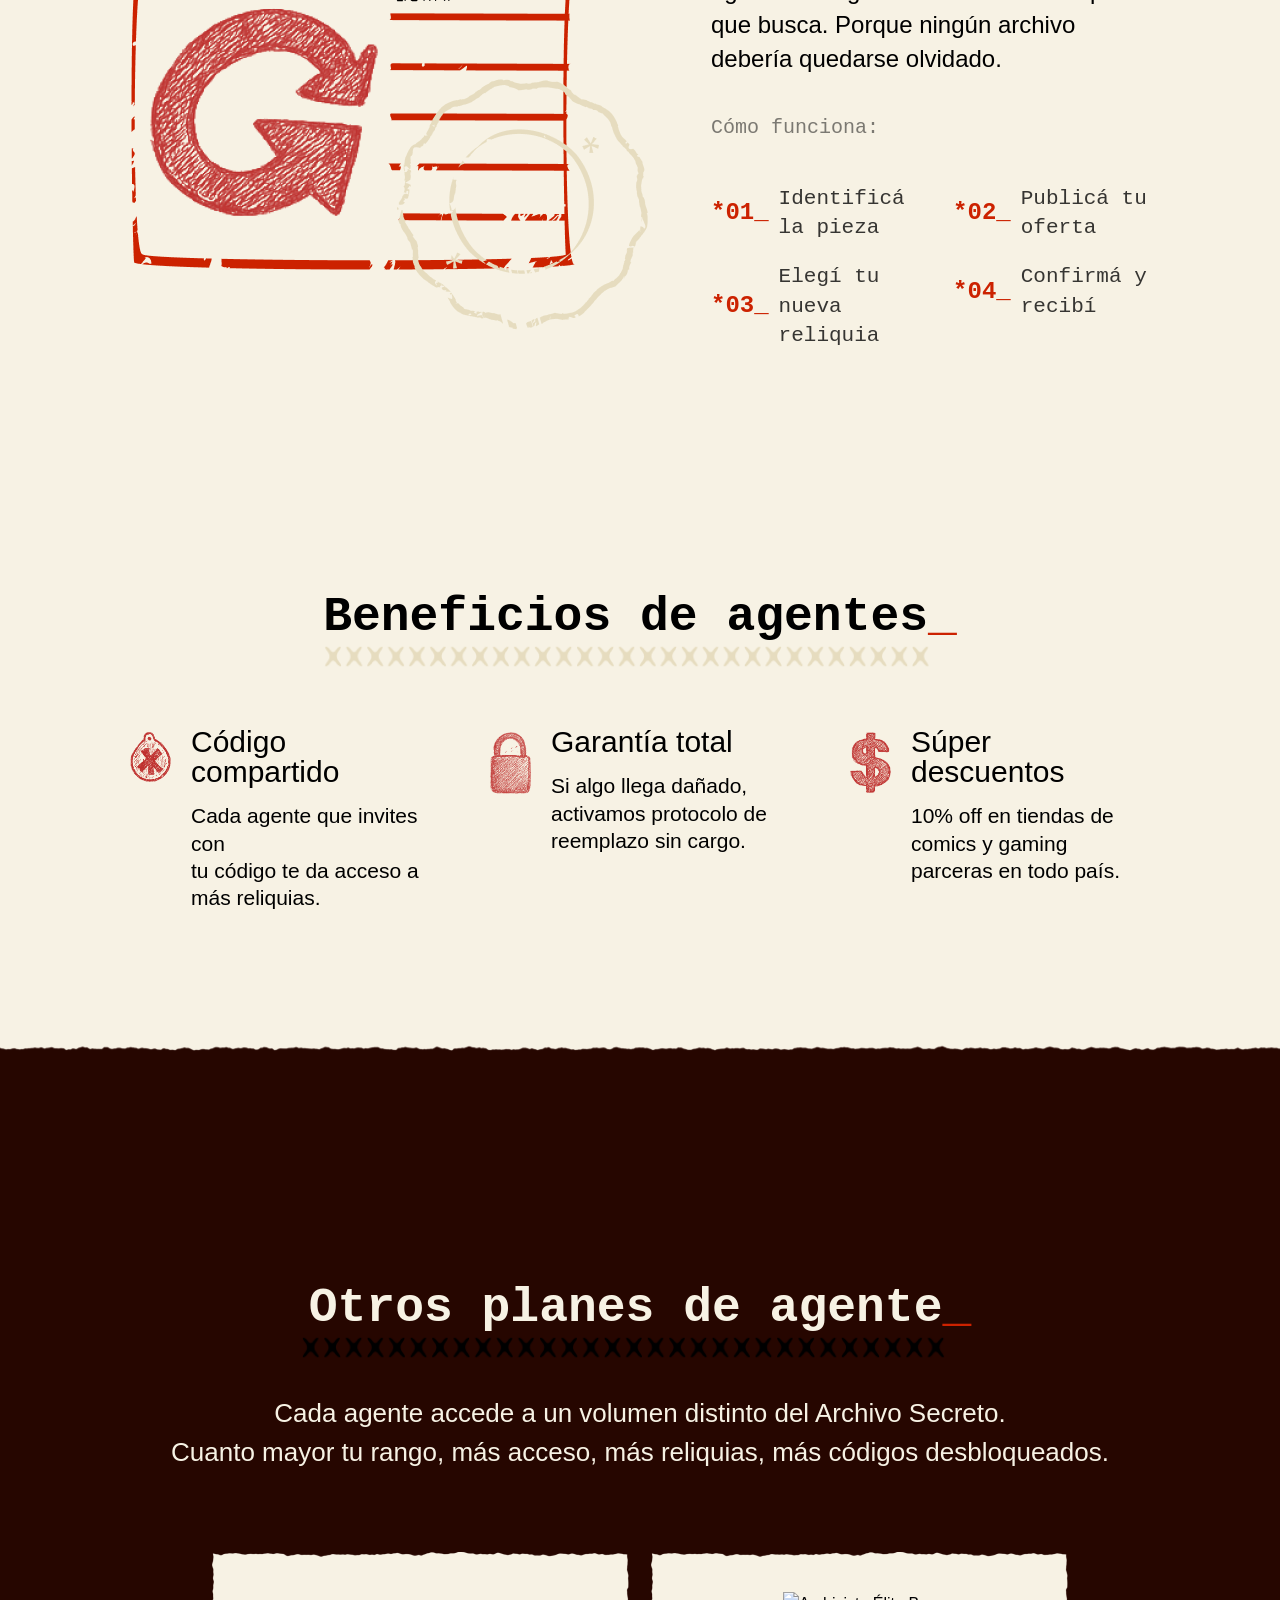
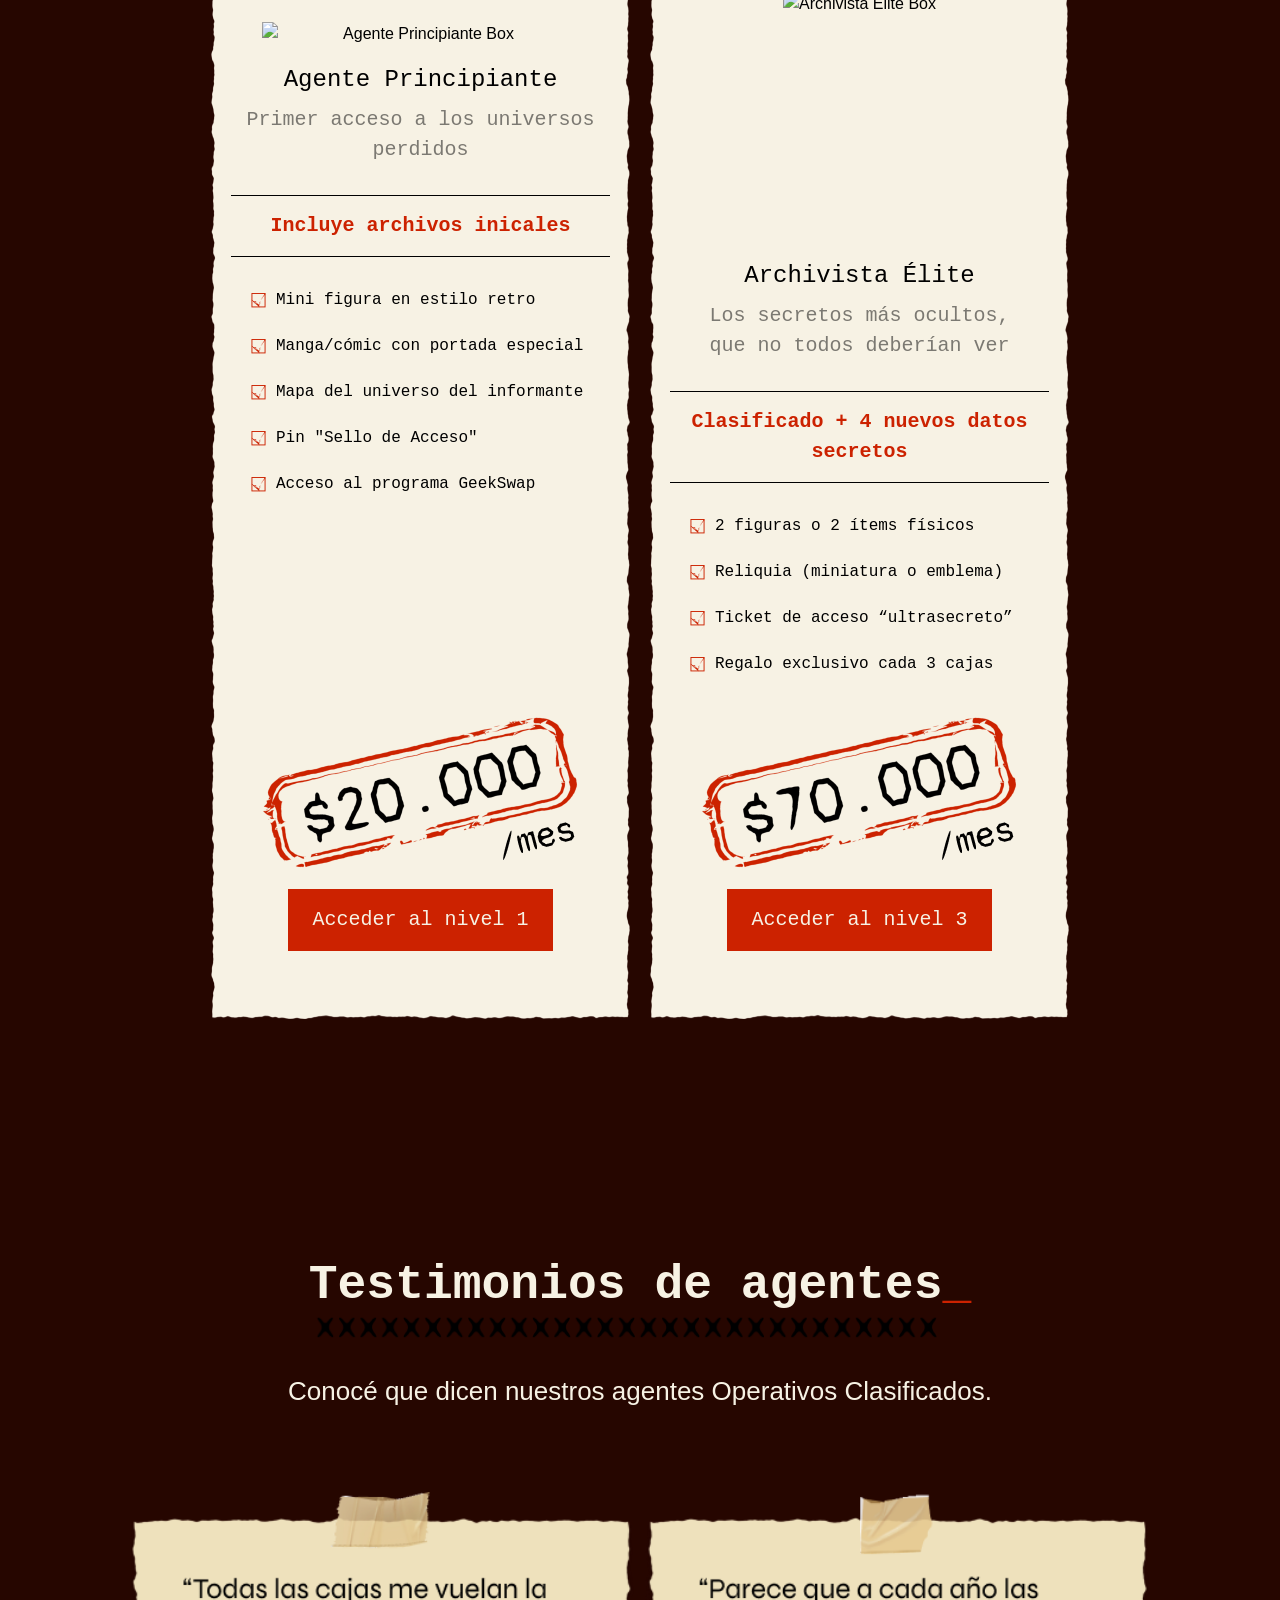
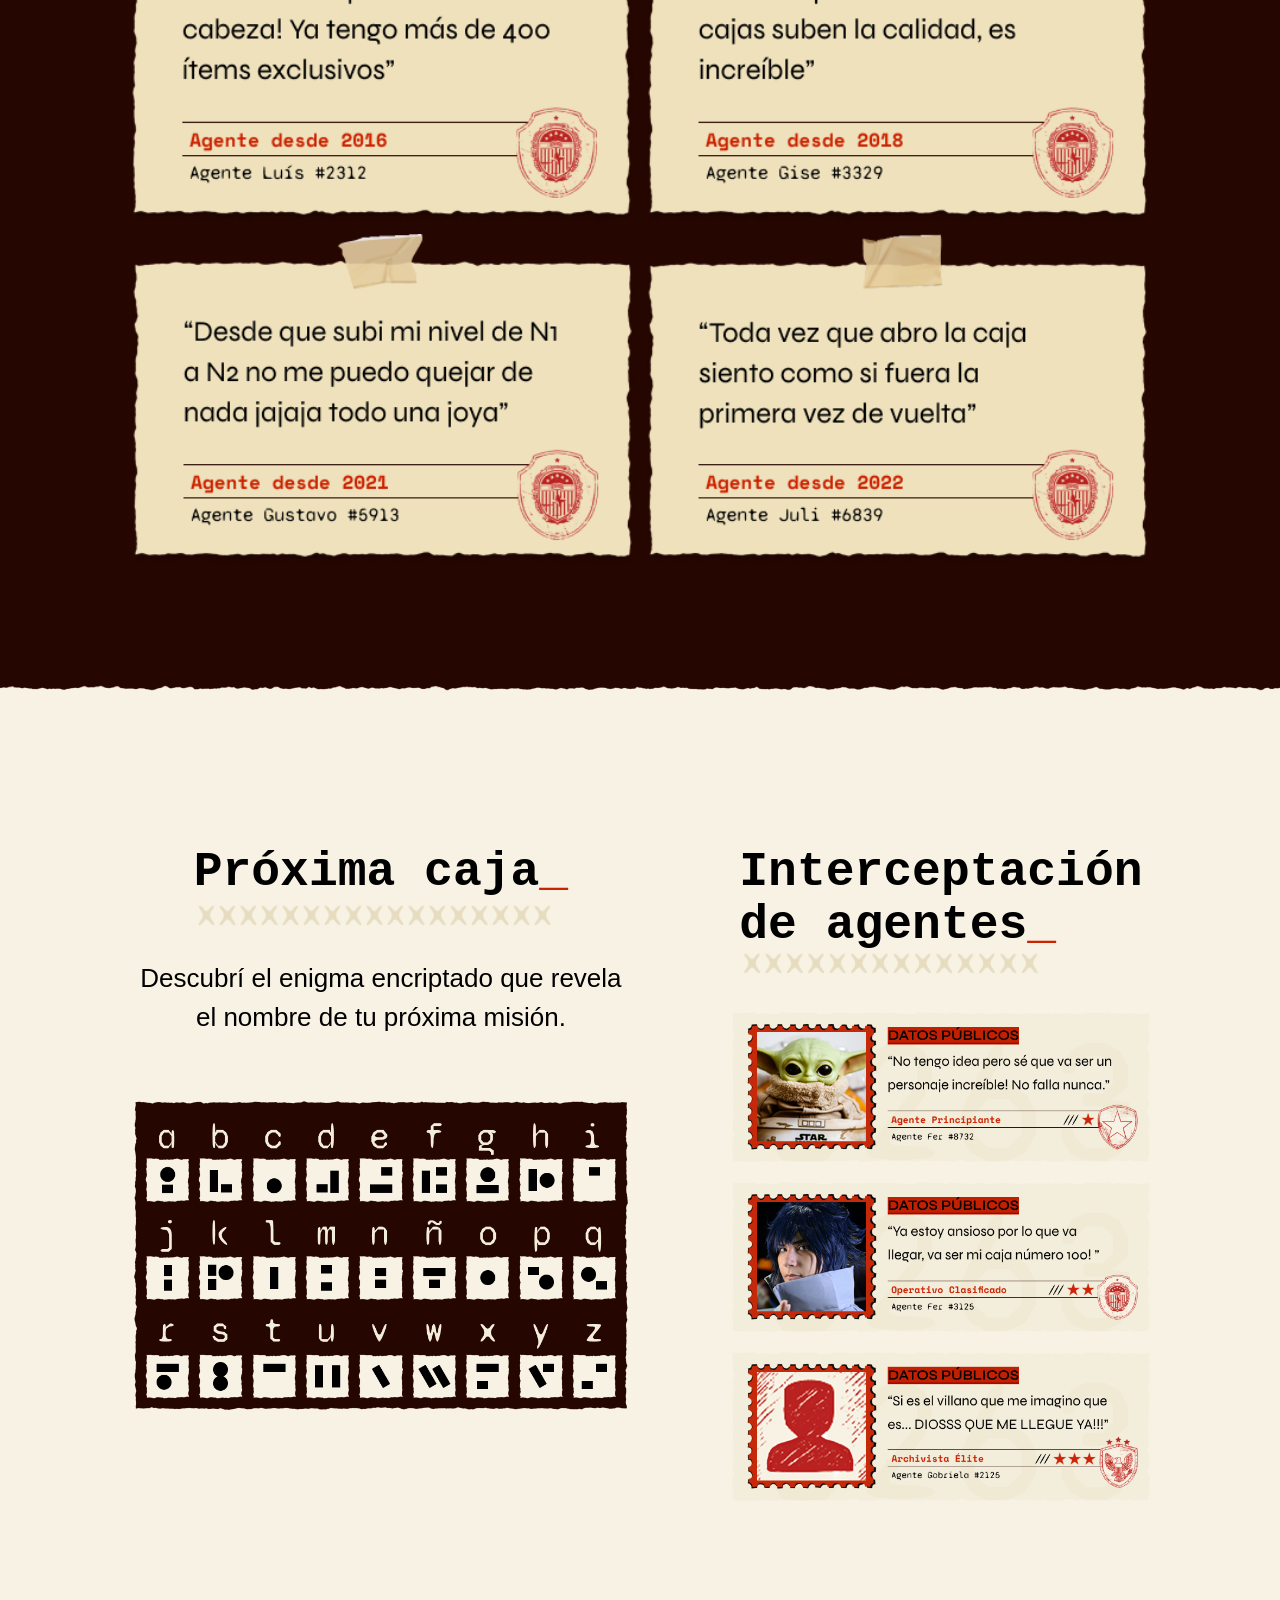
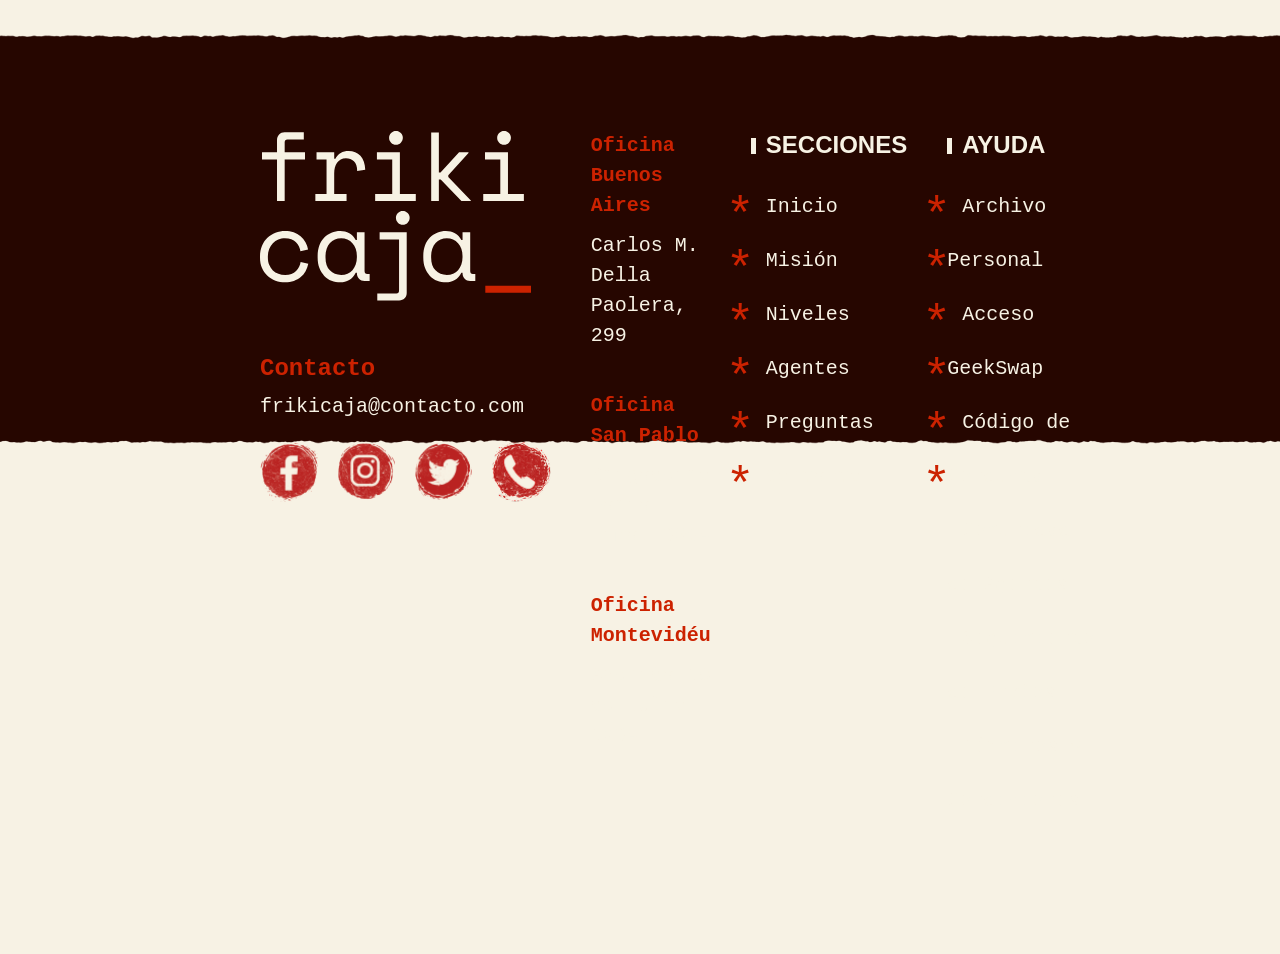
==== commit e80eadfb: "Add files via upload" ====
--- a/detalle.html
+++ b/detalle.html
@@ -373,7 +373,7 @@
   .steps-grid {
     grid-template-columns: 1fr;
     text-align: left;
-    padding-left: 5%;
+    padding-left: 10%;
   }
   .items-column2{
     padding-top: 0px;
